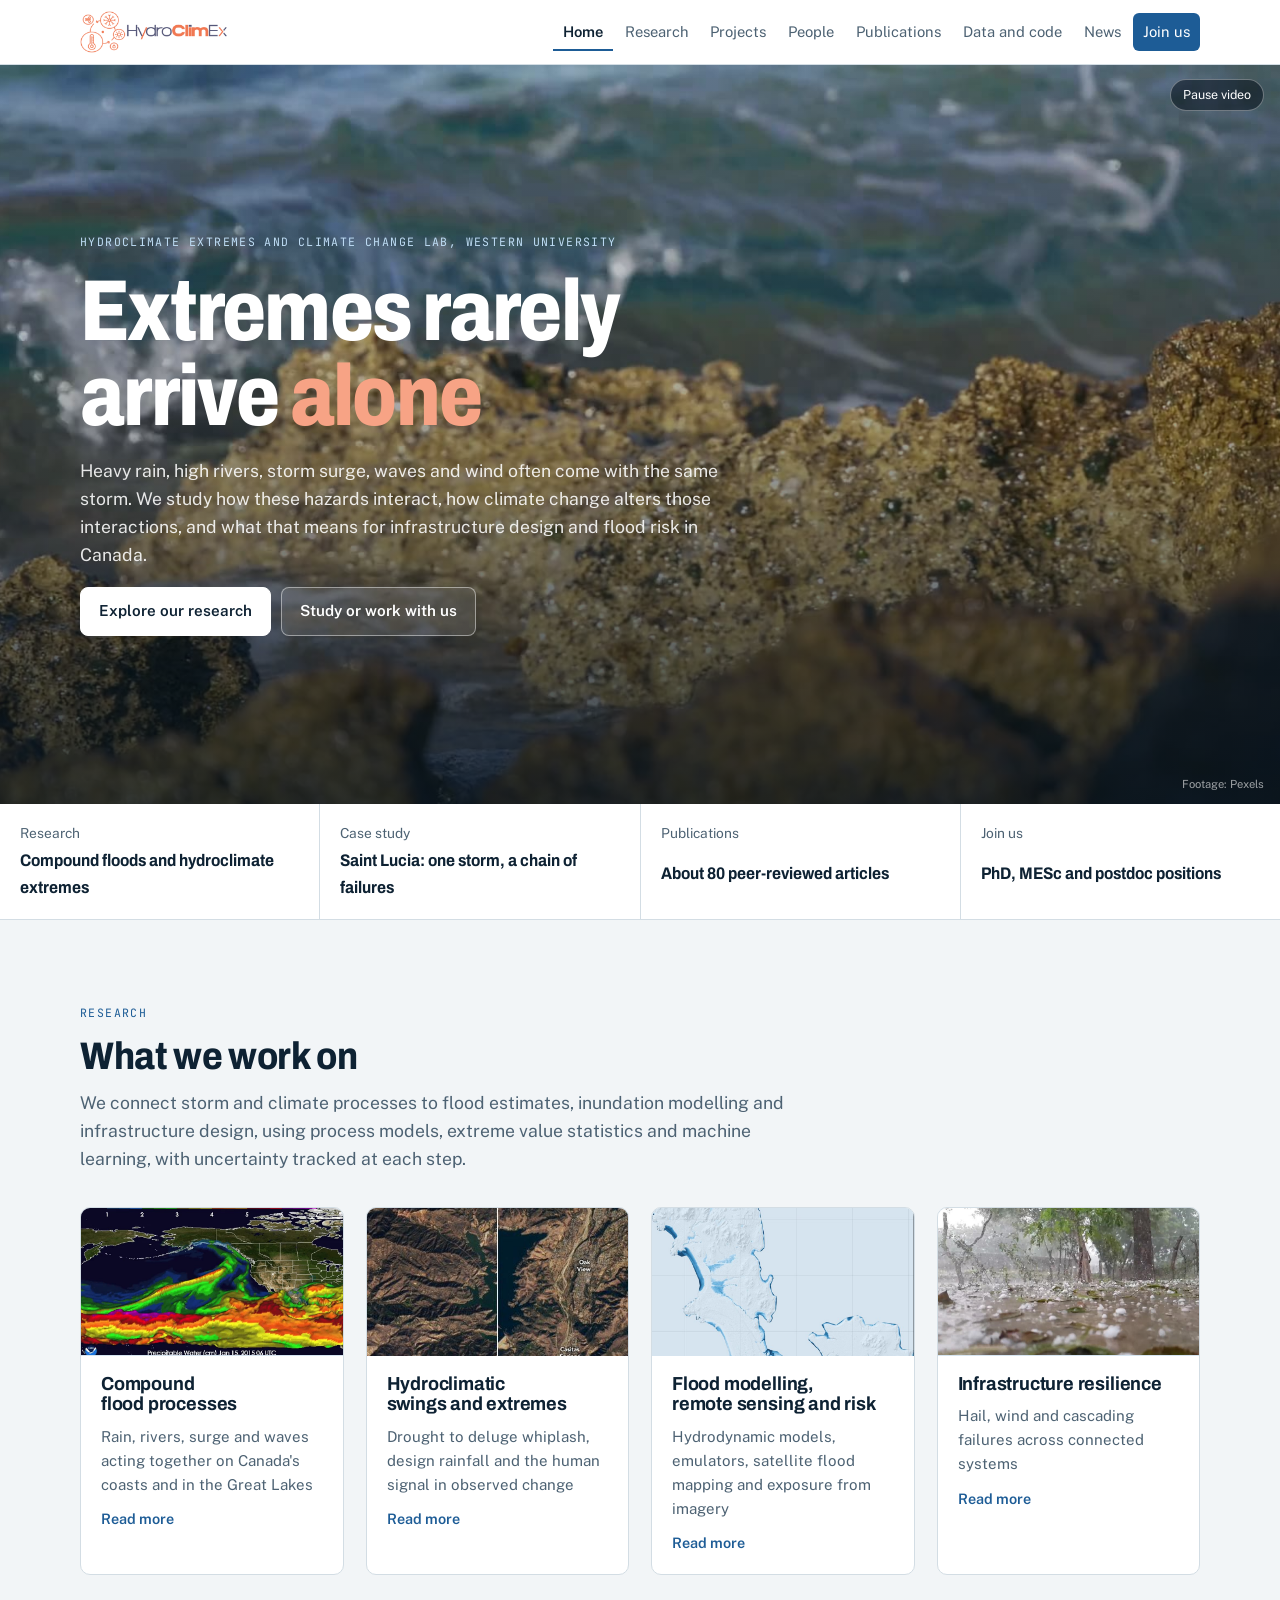
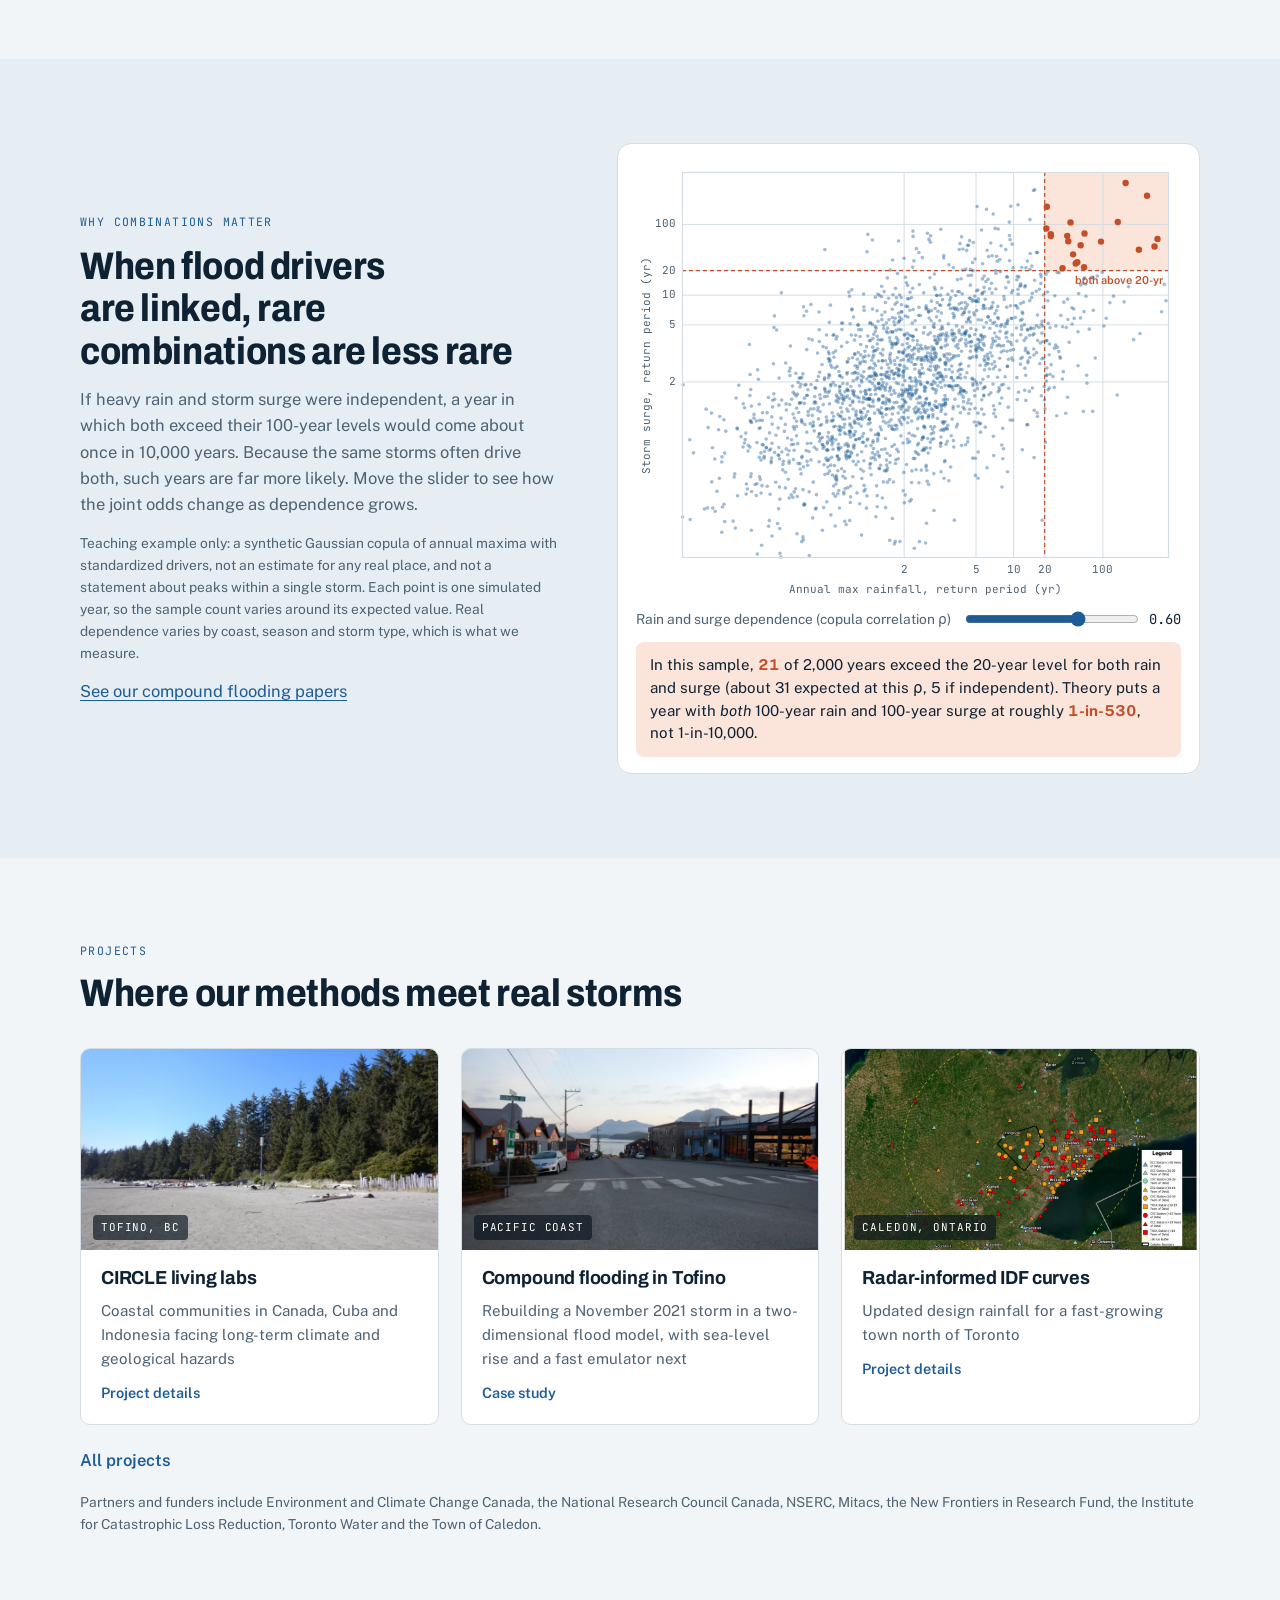
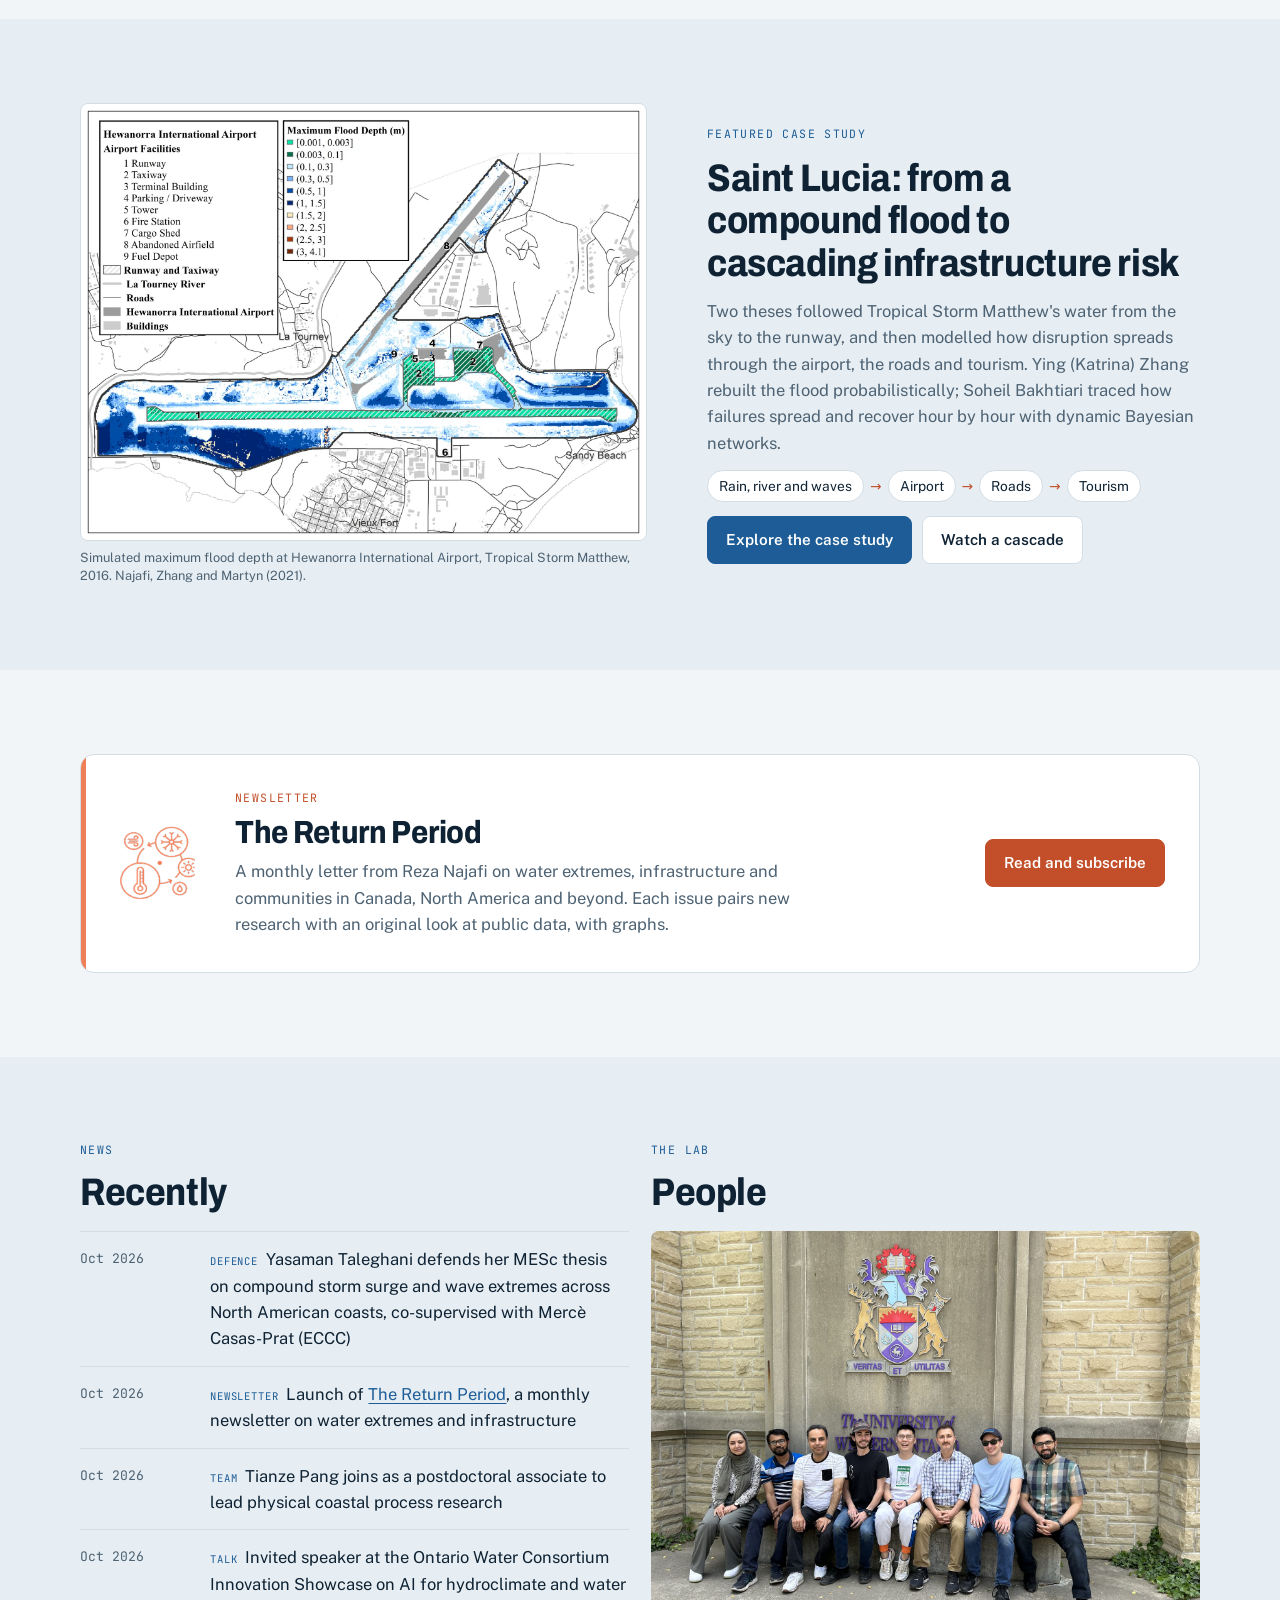
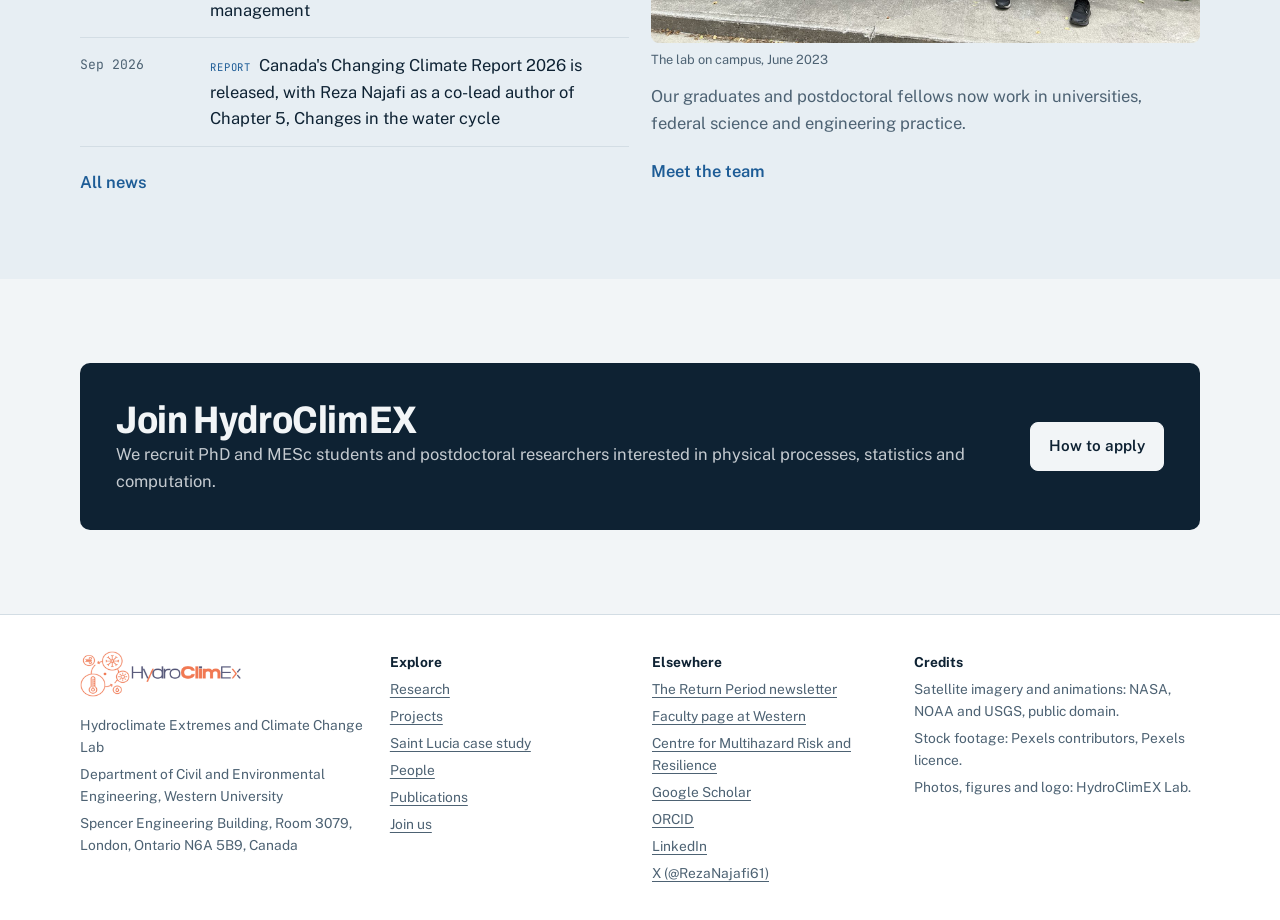
==== index.html @ 71dabaa0 "Launch HydroClimEX Lab website Co-Authored-By: Claude Opus 5.5 <noreply@anthropic.com> Claude-Sessio" ====
<!doctype html>
<html lang="en">
<head>
<meta charset="utf-8">
<meta name="viewport" content="width=device-width, initial-scale=1, viewport-fit=cover">
<title>HydroClimEX Lab, Western University</title>
<meta name="description" content="Hydroclimate Extremes and Climate Change Lab at Western University, led by Prof. Reza Najafi: compound floods, hydroclimate extremes and climate-resilient infrastructure.">
<link rel="preconnect" href="https://fonts.googleapis.com">
<link rel="preconnect" href="https://fonts.gstatic.com" crossorigin>
<link rel="stylesheet" href="https://fonts.googleapis.com/css2?family=Archivo:wdth,wght@62..125,400..800&family=Public+Sans:ital,wght@0,400..700;1,400&family=JetBrains+Mono:wght@400;500&display=swap">
<link rel="canonical" href="https://hydroclimex.ca/">
<meta property="og:type" content="website">
<meta property="og:site_name" content="HydroClimEX Lab">
<meta property="og:title" content="HydroClimEX Lab, Western University">
<meta property="og:description" content="Hydroclimate Extremes and Climate Change Lab at Western University, led by Prof. Reza Najafi: compound floods, hydroclimate extremes and climate-resilient infrastructure.">
<meta property="og:url" content="https://hydroclimex.ca/">
<meta property="og:image" content="https://hydroclimex.ca/img/photos/middlesex-2024.jpg">
<meta name="twitter:card" content="summary_large_image">
<link rel="icon" type="image/png" href="img/brand/favicon.png">
<link rel="stylesheet" href="assets/site.css">
</head>
<body>
<header class="top"><div class="wrap">
<a class="brand" href="index.html" aria-label="HydroClimEX Lab, home"><img class="lg lg-light" src="img/brand/logo-light.png" alt="HydroClimEx" width="498" height="142"><img class="lg lg-dark" src="img/brand/logo-dark.png" alt="" width="498" height="142"><span class="bt"><small>Hydroclimate Extremes Lab</small><small>Western University</small></span></a>
<button class="menu-btn" type="button" aria-expanded="false" aria-controls="mainnav">Menu</button>
<nav class="main" id="mainnav" aria-label="Main"><a href="index.html" aria-current="page">Home</a><a href="research.html">Research</a><a href="projects.html">Projects</a><a href="people.html">People</a><a href="publications.html">Publications</a><a href="data.html">Data and code</a><a href="news.html">News</a><a class="join" href="join.html">Join us</a></nav>
</div></header>
<main>

<section class="hero" aria-label="Introduction">
  <video class="" data-src="media/hero-waves.mp4" poster="media/hero-waves.jpg" autoplay muted loop playsinline preload="auto" aria-label="Storm waves breaking on a rocky shore"></video>
  <button class="vctrl" type="button">Pause video</button>
  <div class="wrap">
    <p class="eyebrow">Hydroclimate Extremes and Climate Change Lab, Western University</p>
    <h1>Extremes rarely arrive <em>alone</em></h1>
    <p class="lede">Heavy rain, high rivers, storm surge, waves and wind often come with the same storm. We study how these hazards interact, how climate change alters those interactions, and what that means for infrastructure design and flood risk in Canada.</p>
    <div class="btns"><a class="btn primary" href="research.html">Explore our research</a><a class="btn" href="join.html">Study or work with us</a></div>
  </div>
  <span class="credit">Footage: Pexels</span>
</section>
<nav class="quick" aria-label="Quick links">
  <a href="research.html"><span>Research</span><b>Compound floods and hydroclimate extremes</b></a>
  <a href="saint-lucia.html"><span>Case study</span><b>Saint Lucia: one storm, a chain of failures</b></a>
  <a href="publications.html"><span>Publications</span><b>About 80 peer-reviewed articles</b></a>
  <a href="join.html"><span>Join us</span><b>PhD, MESc and postdoc positions</b></a>
</nav>

<section>
  <div class="wrap">
    <div class="sec-head"><p class="eyebrow">Research</p><h2>What we work on</h2>
    <p class="lede">We connect storm and climate processes to flood estimates, inundation modelling and infrastructure design, using process models, extreme value statistics and machine learning, with uncertainty tracked at each step.</p></div>
    <div class="grid g4">
      <article class="card"><div class="media"><video class="" data-src="media/noaa-atmospheric-river.mp4" poster="media/noaa-atmospheric-river.jpg" autoplay muted loop playsinline preload="auto" aria-label="NOAA animation of an atmospheric river reaching North America"></video></div><div class="body"><h3>Compound flood processes</h3><p>Rain, rivers, surge and waves acting together on Canada's coasts and in the Great Lakes</p><a class="more" href="research.html#compound">Read more</a></div></article>
      <article class="card"><div class="media"><img src="img/themes/theme3-transitions-casitas.jpg" alt="Reservoir shoreline during drought, seen from orbit" loading="lazy"></div><div class="body"><h3>Hydroclimatic swings and extremes</h3><p>Drought to deluge whiplash, design rainfall and the human signal in observed change</p><a class="more" href="research.html#extremes">Read more</a></div></article>
      <article class="card"><div class="media"><img src="img/figs/tofino-depth.jpg" alt="Simulated flood depth map of Tofino" loading="lazy" style="object-position:50% 40%"></div><div class="body"><h3>Flood modelling, remote sensing and risk</h3><p>Hydrodynamic models, emulators, satellite flood mapping and exposure from imagery</p><a class="more" href="research.html#risk">Read more</a></div></article>
      <article class="card"><div class="media"><video class="" data-src="media/hail.mp4" poster="media/hail.jpg" autoplay muted loop playsinline preload="auto" aria-label="Hail falling during a storm"></video></div><div class="body"><h3>Infrastructure resilience</h3><p>Hail, wind and cascading failures across connected systems</p><a class="more" href="research.html#resilience">Read more</a></div></article>
    </div>
  </div>
</section>

<section class="band">
  <div class="wrap demo">
    <div class="prose">
      <p class="eyebrow">Why combinations matter</p>
      <h2>When flood drivers are linked, rare combinations are less rare</h2>
      <p class="muted">If heavy rain and storm surge were independent, a year in which both exceed their 100-year levels would come about once in 10,000 years. Because the same storms often drive both, such years are far more likely. Move the slider to see how the joint odds change as dependence grows.</p>
      <p class="muted small">Teaching example only: a synthetic Gaussian copula of annual maxima with standardized drivers, not an estimate for any real place, and not a statement about peaks within a single storm. Each point is one simulated year, so the sample count varies around its expected value. Real dependence varies by coast, season and storm type, which is what we measure.</p>
      <p><a href="publications.html">See our compound flooding papers</a></p>
    </div>
    <div class="instrument">
      <div class="plot"><canvas id="jp" role="img" aria-label="Scatter plot of simulated annual maximum rainfall against storm surge, with the joint 20-year corner highlighted"></canvas></div>
      <div class="ctrl"><label for="rho">Rain and surge dependence (copula correlation ρ)</label><input id="rho" type="range" min="0" max="0.9" step="0.05" value="0.6"><output id="rhoOut" for="rho">0.60</output></div>
      <p class="readout" id="readout" aria-live="polite">Calculating</p>
    </div>
  </div>
</section>

<section>
  <div class="wrap">
    <div class="sec-head"><p class="eyebrow">Projects</p><h2>Where our methods meet real storms</h2></div>
    <div class="grid g3">
      <article class="card"><div class="media"><img src="img/photos/tofino-beach.jpg" alt="Sandy beach and forest at Tofino" loading="lazy"><span class="loc">Tofino, BC</span></div><div class="body"><h3>CIRCLE living labs</h3><p>Coastal communities in Canada, Cuba and Indonesia facing long-term climate and geological hazards</p><a class="more" href="projects.html#circle">Project details</a></div></article>
      <article class="card"><div class="media"><img src="img/photos/tofino-street.jpg" alt="Tofino main street near the harbour" loading="lazy"><span class="loc">Pacific coast</span></div><div class="body"><h3>Compound flooding in Tofino</h3><p>Rebuilding a November 2021 storm in a two-dimensional flood model, with sea-level rise and a fast emulator next</p><a class="more" href="projects.html#tofino">Case study</a></div></article>
      <article class="card"><div class="media"><img src="img/figs/fig-caledon.jpg" alt="Map of rain gauges and radar coverage around Caledon, Ontario" loading="lazy"><span class="loc">Caledon, Ontario</span></div><div class="body"><h3>Radar-informed IDF curves</h3><p>Updated design rainfall for a fast-growing town north of Toronto</p><a class="more" href="projects.html#caledon">Project details</a></div></article>
    </div>
    <a class="see-all" href="projects.html">All projects</a>
    <p class="muted small" style="margin-top:18px">Partners and funders include Environment and Climate Change Canada, the National Research Council Canada, NSERC, Mitacs, the New Frontiers in Research Fund, the Institute for Catastrophic Loss Reduction, Toronto Water and the Town of Caledon.</p>
  </div>
</section>

<section class="band" aria-labelledby="slf">
  <div class="wrap feature">
    <figure><a href="saint-lucia.html"><img src="img/stlucia/airport-flood-depth.jpg" alt="Simulated maximum flood depth across Hewanorra International Airport, Saint Lucia, during Tropical Storm Matthew" loading="lazy" width="1800" height="1387"></a><figcaption>Simulated maximum flood depth at Hewanorra International Airport, Tropical Storm Matthew, 2016. Najafi, Zhang and Martyn (2021).</figcaption></figure>
    <div class="prose">
      <p class="eyebrow">Featured case study</p>
      <h2 id="slf">Saint Lucia: from a compound flood to cascading infrastructure risk</h2>
      <p class="muted">Two theses followed Tropical Storm Matthew's water from the sky to the runway, and then modelled how disruption spreads through the airport, the roads and tourism. Ying (Katrina) Zhang rebuilt the flood probabilistically; Soheil Bakhtiari traced how failures spread and recover hour by hour with dynamic Bayesian networks.</p>
      <div class="chainline" aria-hidden="true"><span>Rain, river and waves</span><i>→</i><span>Airport</span><i>→</i><span>Roads</span><i>→</i><span>Tourism</span></div>
      <div class="btns"><a class="btn primary" href="saint-lucia.html">Explore the case study</a><a class="btn" href="saint-lucia.html#explorer">Watch a cascade</a></div>
    </div>
  </div>
</section>

<section>
  <div class="wrap">
    <div class="nlband">
      <img class="mark" src="img/brand/icon.png" alt="" width="128" height="128">
      <div class="prose" style="gap:8px"><p class="eyebrow" style="color:var(--signal)">Newsletter</p><h2>The Return Period</h2><p>A monthly letter from Reza Najafi on water extremes, infrastructure and communities in Canada, North America and beyond. Each issue pairs new research with an original look at public data, with graphs.</p></div>
      <div class="btns"><a class="btn primary" href="https://returnperiod.substack.com/" target="_blank" rel="noopener">Read and subscribe</a></div>
    </div>
  </div>
</section>

<section class="band">
  <div class="wrap two-col">
    <div class="grid g2" style="align-items:start">
      <div>
        <div class="sec-head" style="margin-bottom:18px"><p class="eyebrow">News</p><h2>Recently</h2></div>
        <ul class="news"><li><time datetime="2026-10">Oct 2026</time><p><span class="k">Defence</span>Yasaman Taleghani defends her MESc thesis on compound storm surge and wave extremes across North American coasts, co-supervised with Mercè Casas-Prat (ECCC)</p></li><li><time datetime="2026-10">Oct 2026</time><p><span class="k">Newsletter</span>Launch of <a href="https://returnperiod.substack.com/" target="_blank" rel="noopener">The Return Period</a>, a monthly newsletter on water extremes and infrastructure</p></li><li><time datetime="2026-10">Oct 2026</time><p><span class="k">Team</span>Tianze Pang joins as a postdoctoral associate to lead physical coastal process research</p></li><li><time datetime="2026-10">Oct 2026</time><p><span class="k">Talk</span>Invited speaker at the Ontario Water Consortium Innovation Showcase on AI for hydroclimate and water management</p></li><li><time datetime="2026-09">Sep 2026</time><p><span class="k">Report</span>Canada's Changing Climate Report 2026 is released, with Reza Najafi as a co-lead author of Chapter 5, Changes in the water cycle</p></li></ul>
        <a class="see-all" href="news.html">All news</a>
      </div>
      <div>
        <div class="sec-head" style="margin-bottom:18px"><p class="eyebrow">The lab</p><h2>People</h2></div>
        <figure style="margin-bottom:14px"><img src="img/photos/crest-wall-2023.jpg" alt="Lab members sitting together below the Western crest on a stone wall on campus" loading="lazy" width="1600" height="1200"><figcaption>The lab on campus, June 2023</figcaption></figure>
        <p class="muted">Our graduates and postdoctoral fellows now work in universities, federal science and engineering practice.</p>
        <a class="see-all" href="people.html">Meet the team</a>
      </div>
    </div>
  </div>
</section>

<section>
  <div class="wrap">
    <div class="cta"><div><h2>Join HydroClimEX</h2><p>We recruit PhD and MESc students and postdoctoral researchers interested in physical processes, statistics and computation.</p></div><a class="btn" href="join.html">How to apply</a></div>
  </div>
</section>

</main>
<footer><div class="wrap">
<div><a class="flogo" href="index.html" aria-label="HydroClimEX Lab, home"><img class="lg lg-light" src="img/brand/logo-light.png" alt="HydroClimEx" width="498" height="142"><img class="lg lg-dark" src="img/brand/logo-dark.png" alt="" width="498" height="142"></a><span>Hydroclimate Extremes and Climate Change Lab</span><span>Department of Civil and Environmental Engineering, Western University</span><span>Spencer Engineering Building, Room 3079, London, Ontario N6A 5B9, Canada</span></div>
<div><b>Explore</b><a href="research.html">Research</a><a href="projects.html">Projects</a><a href="saint-lucia.html">Saint Lucia case study</a><a href="people.html">People</a><a href="publications.html">Publications</a><a href="join.html">Join us</a></div>
<div><b>Elsewhere</b><a href="https://returnperiod.substack.com/" target="_blank" rel="noopener">The Return Period newsletter</a><a href="https://www.eng.uwo.ca/civil/faculty/najafi_m/" target="_blank" rel="noopener">Faculty page at Western</a><a href="https://www.uwo.ca/multihazard_risk_resilience/index.html" target="_blank" rel="noopener">Centre for Multihazard Risk and Resilience</a><a href="https://scholar.google.ca/citations?user=OrbZSMcAAAAJ&amp;hl=en" target="_blank" rel="noopener">Google Scholar</a><a href="https://orcid.org/0000-0002-1652-3135" target="_blank" rel="noopener">ORCID</a><a href="https://www.linkedin.com/in/mohammad-reza-najafi-26027255/" target="_blank" rel="noopener">LinkedIn</a><a href="https://x.com/RezaNajafi61" target="_blank" rel="noopener">X (@RezaNajafi61)</a></div>
<div><b>Credits</b><span>Satellite imagery and animations: NASA, NOAA and USGS, public domain.</span><span>Stock footage: Pexels contributors, Pexels licence.</span><span>Photos, figures and logo: HydroClimEX Lab.</span></div>
</div></footer>
<script src="assets/site.js"></script>
</body>
</html>
---- assets/site.css ----
/* HydroClimEX: a hydrographic field notebook. Flood-depth blues carry the site; one warm
   signal colour marks only joint extremes. 1160px measure, separate pages, 4:5 portraits. */
:root{
  --bg:#F2F5F7; --surface:#FFFFFF; --band:#E7EEF3;
  --ink:#0E2233; --muted:#4D6273; --line:#D3DDE4;
  --depth:#1D5C96; --depth-soft:#D6E5F1; --depth-mid:#7FAED4;
  --signal:#C24F29; --signal-soft:#FBE5DB; --coral:#EE7F59; --slate:#5F6181;
  --display:"Archivo","Arial Narrow",system-ui,sans-serif;
  --body:"Public Sans",system-ui,-apple-system,"Segoe UI",sans-serif;
  --mono:"JetBrains Mono",ui-monospace,"SFMono-Regular",Menlo,monospace;
  --measure:1160px; --r:10px;
}
@media (prefers-color-scheme:dark){:root:not([data-theme="light"]){
  --bg:#0A1520; --surface:#10202E; --band:#0D1B27;
  --ink:#E4EDF3; --muted:#93A9BA; --line:#223A4D;
  --depth:#74B1E2; --depth-soft:#16324A; --depth-mid:#3F78A6;
  --signal:#F49372; --signal-soft:#3A2218; --coral:#F49372; --slate:#B9BBDD; color-scheme:dark}}
:root[data-theme="dark"]{
  --bg:#0A1520; --surface:#10202E; --band:#0D1B27;
  --ink:#E4EDF3; --muted:#93A9BA; --line:#223A4D;
  --depth:#74B1E2; --depth-soft:#16324A; --depth-mid:#3F78A6;
  --signal:#F49372; --signal-soft:#3A2218; --coral:#F49372; --slate:#B9BBDD; color-scheme:dark}

*{box-sizing:border-box}
html{scroll-behavior:smooth;scroll-padding-top:76px}
@media (prefers-reduced-motion:reduce){html{scroll-behavior:auto}}
body{margin:0;background:var(--bg);color:var(--ink);font-family:var(--body);font-size:16.5px;line-height:1.6;-webkit-font-smoothing:antialiased}
body::before{content:"";position:fixed;inset:0 0 auto;height:env(safe-area-inset-top,0px);z-index:30;background:var(--surface)}
img{max-width:100%;height:auto}
[hidden]{display:none!important}
a{color:var(--depth);text-underline-offset:3px;text-decoration-thickness:1px}
a:hover{text-decoration-thickness:2px}
:focus-visible{outline:2px solid var(--depth);outline-offset:3px;border-radius:4px}
.wrap{max-width:var(--measure);margin:0 auto;padding-left:max(20px,env(safe-area-inset-left,0px));padding-right:max(20px,env(safe-area-inset-right,0px))}
h1,h2,h3,h4{font-family:var(--display);text-wrap:balance;margin:0;line-height:1.1;letter-spacing:-.01em}
h1{font-size:clamp(2.3rem,5vw,3.6rem);font-weight:800;font-stretch:80%;letter-spacing:-.02em}
h2{font-size:clamp(1.7rem,3.2vw,2.4rem);font-weight:750;font-stretch:88%}
h3{font-size:1.18rem;font-weight:700;font-stretch:95%}
h4{font-size:1rem;font-weight:700}
p{margin:0}
.eyebrow{font-family:var(--mono);font-size:.72rem;letter-spacing:.12em;text-transform:uppercase;color:var(--depth)}
.lede{font-size:1.1rem;color:var(--muted);max-width:66ch}
.muted{color:var(--muted)}
.small{font-size:.86rem}
section{padding-block:clamp(48px,7vw,84px)}
.band{background:var(--band)}
.sec-head{display:grid;gap:12px;margin-bottom:34px;max-width:780px}
.prose{display:grid;gap:14px;max-width:70ch}

/* header */
header.top{position:sticky;top:env(safe-area-inset-top,0px);z-index:20;background:var(--surface);border-bottom:1px solid var(--line)}
header.top .wrap{display:flex;align-items:center;justify-content:space-between;gap:16px;min-height:64px}
.brand{display:flex;align-items:center;gap:10px;text-decoration:none;color:var(--ink);flex:none}
.brand .lg{height:42px;width:auto;display:block}
.brand .bt{display:grid;line-height:1.2;padding-left:12px;border-left:1px solid var(--line)}
.brand small{font-size:.7rem;color:var(--muted);letter-spacing:.02em;white-space:nowrap}
.lg-dark{display:none!important}
@media (prefers-color-scheme:dark){:root:not([data-theme="light"]) .lg-light{display:none!important}:root:not([data-theme="light"]) .lg-dark{display:block!important}}
:root[data-theme="dark"] .lg-light{display:none!important}
:root[data-theme="dark"] .lg-dark{display:block!important}
@media (max-width:1340px){.brand .bt{display:none}}
@media (max-width:420px){.brand .lg{height:36px}}
nav.main{display:flex;gap:2px;flex-wrap:wrap;justify-content:flex-end}
nav.main a{color:var(--muted);text-decoration:none;font-size:.92rem;padding:7px 10px;border-radius:6px}
nav.main a:hover{color:var(--ink);background:var(--band)}
nav.main a[aria-current="page"]{color:var(--ink);font-weight:600;box-shadow:inset 0 -2px 0 var(--depth);border-radius:0}
nav.main a.nl .ext{font-size:.8em;margin-left:3px;color:var(--signal)}
nav.main a.join{color:#fff;background:var(--depth);border-radius:6px;box-shadow:none}
.menu-btn{display:none;font:inherit;font-size:.9rem;border:1px solid var(--line);background:var(--surface);color:var(--ink);border-radius:6px;padding:7px 12px;cursor:pointer}
@media (max-width:1100px){
  .menu-btn{display:inline-block}
  nav.main{position:absolute;left:0;right:0;top:64px;background:var(--surface);border-bottom:1px solid var(--line);flex-direction:column;padding:8px max(16px,env(safe-area-inset-left,0px)) 14px;display:none}
  nav.main.open{display:flex}
  nav.main a[aria-current="page"]{box-shadow:inset 3px 0 0 var(--depth)}
}

/* page title band (inner pages) */
.page-head{background:var(--band);border-bottom:1px solid var(--line);padding-block:clamp(36px,6vw,64px) clamp(28px,4vw,44px)}
.page-head .wrap{display:grid;gap:12px}
.crumbs{font-size:.82rem;color:var(--muted)}
.crumbs a{color:var(--muted)}

/* hero video */
.hero{position:relative;min-height:min(78vh,640px);display:grid;align-items:end;color:#fff;overflow:hidden;background:#0B1B28}
.hero video,.hero .hero-poster{position:absolute;inset:0;width:100%;height:100%;object-fit:cover}
.hero::after{content:"";position:absolute;inset:0;background:linear-gradient(180deg,rgba(6,18,28,.15) 0%,rgba(6,18,28,.35) 45%,rgba(6,18,28,.82) 100%)}
.hero .wrap{position:relative;z-index:1;padding-block:clamp(40px,8vw,84px);display:grid;gap:18px;width:100%}
.hero h1{color:#fff;font-size:clamp(2.8rem,7vw,5.4rem);line-height:.98;max-width:14ch}
.hero h1 em{font-style:normal;color:#F7A385}
.hero .lede{color:rgba(255,255,255,.88);max-width:60ch}
.hero .eyebrow{color:#BFDDF5}
.hero .credit{position:absolute;right:max(16px,env(safe-area-inset-right,0px));bottom:10px;z-index:1;font-size:.7rem;color:rgba(255,255,255,.6)}
.vctrl{position:absolute;right:max(16px,env(safe-area-inset-right,0px));top:14px;z-index:2;font:inherit;font-size:.78rem;color:#fff;background:rgba(6,18,28,.55);border:1px solid rgba(255,255,255,.35);border-radius:999px;padding:5px 12px;cursor:pointer}
.btns{display:flex;flex-wrap:wrap;gap:10px}
.btn{display:inline-flex;align-items:center;gap:8px;font-weight:600;font-size:.95rem;padding:11px 18px;border-radius:8px;text-decoration:none;border:1px solid var(--line);color:var(--ink);background:var(--surface)}
.btn.primary{background:var(--depth);color:#fff;border-color:var(--depth)}
.btn:hover{border-color:var(--depth)}
.hero .btn{background:rgba(255,255,255,.1);color:#fff;border-color:rgba(255,255,255,.45)}
.hero .btn.primary{background:#fff;color:#0E2233;border-color:#fff}

/* quick strip under hero */
.quick{display:grid;grid-template-columns:repeat(4,minmax(0,1fr));gap:1px;background:var(--line);border-bottom:1px solid var(--line)}
.quick a{background:var(--surface);padding:18px 20px;text-decoration:none;color:var(--ink);display:grid;gap:4px}
.quick a span{font-size:.86rem;color:var(--muted)}
.quick a b{font-family:var(--display);font-stretch:90%;font-size:1.05rem}
.quick a:hover b{color:var(--depth)}
@media (max-width:820px){.quick{grid-template-columns:repeat(2,minmax(0,1fr))}}

/* cards and grids */
.grid{display:grid;gap:22px}
.g2{grid-template-columns:repeat(2,minmax(0,1fr))}
.g3{grid-template-columns:repeat(3,minmax(0,1fr))}
.g4{grid-template-columns:repeat(4,minmax(0,1fr))}
@media (max-width:980px){.g4{grid-template-columns:repeat(2,minmax(0,1fr))}.g3{grid-template-columns:repeat(2,minmax(0,1fr))}}
@media (max-width:640px){.g2,.g3,.g4{grid-template-columns:minmax(0,1fr)}}
.card{background:var(--surface);border:1px solid var(--line);border-radius:var(--r);overflow:hidden;display:flex;flex-direction:column;min-width:0}
.card .media{position:relative;aspect-ratio:16/9;background:var(--depth-soft);overflow:hidden}
.card .media img,.card .media video{position:absolute;inset:0;width:100%;height:100%;object-fit:cover;display:block}
.card .loc{position:absolute;left:12px;bottom:10px;font-family:var(--mono);font-size:.68rem;letter-spacing:.08em;text-transform:uppercase;color:#fff;background:rgba(8,20,30,.66);padding:4px 8px;border-radius:4px}
.card .body{padding:18px 20px 20px;display:grid;gap:10px;align-content:start;flex:1}
.card .body p{font-size:.94rem;color:var(--muted)}
.card a.more{font-size:.9rem;font-weight:600;text-decoration:none}
.tags{display:flex;flex-wrap:wrap;gap:6px}
.tag{font-family:var(--mono);font-size:.68rem;padding:3px 7px;border-radius:4px;background:var(--depth-soft);color:var(--ink)}
.status{justify-self:start;font-family:var(--mono);font-size:.68rem;text-transform:uppercase;letter-spacing:.08em;padding:3px 8px;border-radius:4px;border:1px solid var(--line);color:var(--muted)}
.status.on{border-color:var(--depth);color:var(--depth)}
dl.meta{display:grid;grid-template-columns:auto minmax(0,1fr);gap:4px 14px;font-size:.85rem;border-top:1px solid var(--line);padding-top:10px;margin:0}
dl.meta dt{font-family:var(--mono);font-size:.68rem;text-transform:uppercase;letter-spacing:.07em;color:var(--muted);padding-top:2px}
dl.meta dd{margin:0}
figure{margin:0}
figure img,figure video{width:100%;display:block;border-radius:8px;background:var(--depth-soft)}
figcaption{font-size:.8rem;color:var(--muted);padding-top:8px;line-height:1.45}
.see-all{margin-top:22px;font-weight:600;text-decoration:none;display:inline-block}

/* research program blocks */
.program{display:grid;grid-template-columns:minmax(0,1fr) minmax(0,1.1fr);gap:clamp(24px,4vw,56px);align-items:start;padding-block:clamp(36px,5vw,56px);border-top:1px solid var(--line)}
.program:first-of-type{border-top:0}
.program.flip > figure{order:2}
@media (max-width:860px){.program{grid-template-columns:minmax(0,1fr)}.program.flip > figure{order:0}}
.program .txt{display:grid;gap:14px}
.program ul{margin:0;padding-left:18px;display:grid;gap:4px;color:var(--muted);font-size:.94rem}
.program .papers{font-size:.88rem;display:grid;gap:6px;border-top:1px solid var(--line);padding-top:12px}
.program .papers a{color:var(--ink)}
.people-inline{font-size:.88rem;color:var(--muted)}

/* chain */
.chain{display:grid;grid-template-columns:repeat(5,minmax(0,1fr));counter-reset:st;border:1px solid var(--line);border-radius:var(--r);overflow:hidden;background:var(--surface)}
.stage{padding:18px 16px;border-right:1px solid var(--line);display:grid;gap:8px;align-content:start}
.stage:last-child{border-right:0}
.stage::before{counter-increment:st;content:"Stage " counter(st);font-family:var(--mono);font-size:.68rem;letter-spacing:.1em;text-transform:uppercase;color:var(--depth)}
.stage p{font-size:.87rem;color:var(--muted)}
@media (max-width:900px){.chain{grid-template-columns:minmax(0,1fr)}.stage{border-right:0;border-bottom:1px solid var(--line)}.stage:last-child{border-bottom:0}}

/* demo instrument */
.demo{display:grid;grid-template-columns:minmax(0,.9fr) minmax(0,1.1fr);gap:clamp(24px,5vw,60px);align-items:center}
@media (max-width:900px){.demo{grid-template-columns:minmax(0,1fr)}}
.instrument{background:var(--surface);border:1px solid var(--line);border-radius:14px;padding:18px 18px 16px}
.plot{position:relative;width:100%;aspect-ratio:1/0.8;max-width:100%}
.plot canvas{width:100%;height:100%;display:block}
.ctrl{display:grid;grid-template-columns:auto minmax(0,1fr) auto;gap:12px;align-items:center;margin-top:10px}
.ctrl label{font-size:.86rem;color:var(--muted)}
.ctrl output{font-family:var(--mono);font-size:.86rem;min-width:3.6ch;text-align:right}
@media (max-width:520px){.ctrl{grid-template-columns:minmax(0,1fr) auto}.ctrl label{grid-column:1/-1}}
input[type=range]{width:100%;accent-color:var(--depth)}
.readout{margin-top:12px;font-size:.94rem;line-height:1.5;padding:12px 14px;border-radius:8px;background:var(--signal-soft)}
.readout strong{color:var(--signal);font-variant-numeric:tabular-nums}

/* people */
.pi-card{display:grid;grid-template-columns:200px minmax(0,1fr);gap:clamp(20px,4vw,40px);align-items:start;background:var(--surface);border:1px solid var(--line);border-radius:var(--r);padding:22px}
@media (max-width:680px){.pi-card{grid-template-columns:minmax(0,1fr)}.pi-card img{max-width:220px}}
.pi-card img{width:100%;height:auto;aspect-ratio:4/5;object-fit:cover;border-radius:8px;display:block}
.pi-card .txt{display:grid;gap:10px}
.group-label{font-family:var(--mono);font-size:.72rem;letter-spacing:.12em;text-transform:uppercase;color:var(--muted);margin:38px 0 16px;display:flex;align-items:center;gap:12px}
.group-label::after{content:"";flex:1;height:1px;background:var(--line)}
.people{display:grid;grid-template-columns:repeat(auto-fill,minmax(150px,170px));gap:22px 20px}
@media (max-width:420px){.people{grid-template-columns:repeat(2,minmax(0,1fr))}}
.person{display:grid;gap:8px;align-content:start;min-width:0}
.person img,.person .ph{width:100%;height:auto;aspect-ratio:4/5;object-fit:cover;border-radius:8px;display:block;background:var(--depth-soft)}
.person .ph{display:grid;place-items:center;font-family:var(--display);font-weight:800;font-stretch:80%;font-size:2.2rem;color:var(--depth)}
.person b{font-size:1rem;line-height:1.25}
.person .r{font-family:var(--mono);font-size:.68rem;text-transform:uppercase;letter-spacing:.07em;color:var(--depth)}
.person p{font-size:.85rem;color:var(--muted);line-height:1.45}
.alumni{display:grid;grid-template-columns:repeat(auto-fill,minmax(120px,140px));gap:20px 18px}
@media (max-width:420px){.alumni{grid-template-columns:repeat(2,minmax(0,1fr))}}
.alumni .person img,.alumni .person .ph{aspect-ratio:4/5}
.alumni .person b{font-size:.92rem}
.alumni .person p{font-size:.8rem}
.photo-row{display:grid;grid-template-columns:1.3fr 1fr;gap:20px}
@media (max-width:760px){.photo-row{grid-template-columns:minmax(0,1fr)}}

/* lists */
.pubs{list-style:none;margin:0;padding:0;border-top:1px solid var(--line)}
.pub{display:grid;grid-template-columns:62px minmax(0,1fr);gap:16px;padding:15px 0;border-bottom:1px solid var(--line)}
.pub .yr{font-family:var(--mono);font-size:.86rem;color:var(--muted);font-variant-numeric:tabular-nums;padding-top:2px}
.pub a.t{color:var(--ink);text-decoration:none;font-weight:600;line-height:1.4}
.pub a.t:hover{color:var(--depth);text-decoration:underline}
.pub .au{font-size:.86rem;color:var(--muted);margin-top:3px}
.pub .au u{text-decoration:none;border-bottom:1px dotted var(--muted)}
.pub .j{font-style:italic}
.filters{display:flex;flex-wrap:wrap;gap:8px;margin-bottom:22px}
.chip{font:inherit;font-size:.86rem;padding:7px 13px;border-radius:999px;border:1px solid var(--line);background:var(--surface);color:var(--ink);cursor:pointer}
.chip[aria-pressed="true"]{background:var(--ink);color:var(--bg);border-color:var(--ink)}
.news{list-style:none;margin:0;padding:0;border-top:1px solid var(--line)}
.news li{display:grid;grid-template-columns:110px minmax(0,1fr);gap:20px;padding:14px 0;border-bottom:1px solid var(--line)}
.news time{font-family:var(--mono);font-size:.82rem;color:var(--muted);padding-top:2px}
.news .k{font-family:var(--mono);font-size:.66rem;text-transform:uppercase;letter-spacing:.08em;color:var(--depth);margin-right:8px}
@media (max-width:560px){.news li{grid-template-columns:minmax(0,1fr);gap:4px}}
.facts{display:grid;grid-template-columns:auto minmax(0,1fr);gap:8px 18px;font-size:.92rem}
.facts dt{font-family:var(--mono);font-size:.72rem;color:var(--muted);text-transform:uppercase;letter-spacing:.06em;padding-top:3px}
.facts dd{margin:0}
.cols2{columns:2;column-gap:40px}
@media (max-width:700px){.cols2{columns:1}}
.cols2 li{break-inside:avoid;margin-bottom:6px}

/* join */
.offer{display:grid;grid-template-columns:repeat(4,minmax(0,1fr));gap:1px;background:var(--line);border:1px solid var(--line);border-radius:var(--r);overflow:hidden}
@media (max-width:860px){.offer{grid-template-columns:repeat(2,minmax(0,1fr))}}
.offer div{background:var(--surface);padding:14px 16px;font-size:.88rem;color:var(--muted)}
.offer b{display:block;color:var(--ink);font-size:.93rem;margin-bottom:2px}
.addr{font-family:var(--mono);font-size:.9rem;padding:9px 12px;border-radius:8px;background:var(--surface);border:1px solid var(--line);user-select:all}
.copy{font:inherit;font-size:.86rem;padding:9px 14px;border-radius:8px;border:1px solid var(--depth);background:transparent;color:var(--depth);cursor:pointer}
.cta{display:grid;grid-template-columns:minmax(0,1fr) auto;gap:20px;align-items:center;background:var(--ink);color:var(--bg);border-radius:var(--r);padding:clamp(22px,4vw,36px)}
.cta h2{color:var(--bg)}
.cta p{color:color-mix(in srgb,var(--bg) 80%,transparent)}
.cta .btn{background:var(--bg);color:var(--ink);border-color:var(--bg)}
@media (max-width:700px){.cta{grid-template-columns:minmax(0,1fr)}}

footer{border-top:1px solid var(--line);padding-block:36px;background:var(--surface);font-size:.86rem;color:var(--muted)}
footer .wrap{display:grid;grid-template-columns:1.2fr 1fr 1fr 1.2fr;gap:24px}
@media (max-width:860px){footer .wrap{grid-template-columns:minmax(0,1fr) minmax(0,1fr)}}
@media (max-width:520px){footer .wrap{grid-template-columns:minmax(0,1fr)}}
footer .wrap > div{display:grid;gap:5px;align-content:start}
footer b{color:var(--ink)}
footer a{color:var(--muted)}

footer .flogo .lg{height:46px;width:auto;margin-bottom:6px}

/* feature band (home) */
.feature{display:grid;grid-template-columns:minmax(0,1.15fr) minmax(0,1fr);gap:clamp(24px,5vw,60px);align-items:center}
@media (max-width:900px){.feature{grid-template-columns:minmax(0,1fr)}}
.feature figure img{border:1px solid var(--line);background:#fff}
.chainline{display:flex;flex-wrap:wrap;gap:6px;align-items:center;font-size:.86rem}
.chainline span{background:var(--surface);border:1px solid var(--line);border-radius:999px;padding:4px 11px}
.chainline i{font-style:normal;color:var(--signal)}

/* newsletter band */
.nlband{display:grid;grid-template-columns:auto minmax(0,1fr) auto;gap:clamp(18px,3vw,36px);align-items:center;border:1px solid var(--line);border-radius:14px;background:var(--surface);padding:clamp(20px,3.5vw,34px);position:relative;overflow:hidden}
.nlband::before{content:"";position:absolute;inset:0 auto 0 0;width:5px;background:var(--coral)}
.nlband .mark{width:84px;height:84px}
.nlband h2{font-size:clamp(1.5rem,2.6vw,2rem)}
.nlband p{color:var(--muted);max-width:62ch}
.nlband .btn.primary{background:var(--signal);border-color:var(--signal)}
@media (max-width:760px){.nlband{grid-template-columns:minmax(0,1fr)}.nlband .mark{width:64px;height:64px}}

/* case study page */
.story-hero{position:relative;color:#fff;background:#08151F;overflow:hidden}
.story-hero video{position:absolute;inset:0;width:100%;height:100%;object-fit:cover;opacity:.55}
.story-hero::after{content:"";position:absolute;inset:0;background:linear-gradient(90deg,rgba(5,14,22,.92) 0%,rgba(5,14,22,.7) 45%,rgba(5,14,22,.25) 100%)}
.story-hero .wrap{position:relative;z-index:1;display:grid;gap:16px;padding-block:clamp(56px,9vw,110px)}
.story-hero h1{color:#fff;font-size:clamp(2.6rem,6.4vw,4.8rem);line-height:.98;max-width:15ch}
.story-hero h1 em{font-style:normal;color:#F7A385}
.story-hero .lede{color:rgba(255,255,255,.88);max-width:62ch}
.story-hero .eyebrow,.story-hero .crumbs,.story-hero .crumbs a{color:#BFDDF5}
.story-facts{display:grid;grid-template-columns:repeat(4,minmax(0,1fr));gap:1px;background:var(--line);border-bottom:1px solid var(--line)}
.story-facts div{background:var(--surface);padding:16px 20px;display:grid;gap:3px;font-size:.9rem;color:var(--muted)}
.story-facts b{font-family:var(--display);font-stretch:90%;font-size:1.02rem;color:var(--ink)}
@media (max-width:820px){.story-facts{grid-template-columns:repeat(2,minmax(0,1fr))}}
@media (max-width:460px){.story-facts{grid-template-columns:minmax(0,1fr)}}
.chapter{display:grid;grid-template-columns:minmax(0,1fr) minmax(0,1.15fr);gap:clamp(24px,4.5vw,60px);align-items:start}
.chapter.flip > .figs{order:-1}
@media (max-width:900px){.chapter{grid-template-columns:minmax(0,1fr)}.chapter.flip > .figs{order:0}}
.chapter .txt{display:grid;gap:14px;position:sticky;top:96px}
@media (max-width:900px){.chapter .txt{position:static}}
.chapter .num{font-family:var(--mono);font-size:.72rem;letter-spacing:.12em;text-transform:uppercase;color:var(--signal)}
.chapter .figs{display:grid;gap:22px}
.chapter figure img{background:#fff;border:1px solid var(--line)}
.finding{border-left:3px solid var(--coral);padding:4px 0 4px 14px;color:var(--ink);font-size:.98rem}
.who{display:flex;align-items:center;gap:12px;font-size:.88rem;color:var(--muted)}
.who img{width:46px;height:46px;border-radius:50%;object-fit:cover;object-position:50% 25%;flex:none}
.who b{color:var(--ink);display:block;font-size:.94rem}
.paperlist{display:grid;gap:8px;font-size:.9rem;border-top:1px solid var(--line);padding-top:12px}
.paperlist a{color:var(--ink);font-weight:600;text-decoration:none}
.paperlist a:hover{color:var(--depth);text-decoration:underline}
.paperlist span{color:var(--muted)}
.pill{display:inline-block;font-family:var(--mono);font-size:.64rem;letter-spacing:.06em;text-transform:uppercase;border:1px solid var(--signal);color:var(--signal);border-radius:4px;padding:1px 6px;margin-left:6px;vertical-align:2px}

/* cascade explorer */
.explorer{display:grid;grid-template-columns:minmax(0,1.05fr) minmax(0,1fr);gap:22px;align-items:start}
@media (max-width:980px){.explorer{grid-template-columns:minmax(0,1fr)}}
.xpanel{background:var(--surface);border:1px solid var(--line);border-radius:14px;padding:18px}
.tier{display:grid;gap:8px}
.tier + .tier{margin-top:6px}
.tier .tl{font-family:var(--mono);font-size:.64rem;letter-spacing:.1em;text-transform:uppercase;color:var(--muted)}
.tier .row{display:flex;flex-wrap:wrap;gap:8px}
.arrow{display:flex;justify-content:center;color:var(--muted);font-size:.9rem;line-height:1;padding:2px 0}
.node{flex:1 1 140px;min-width:0;border:1px solid var(--line);border-radius:9px;padding:8px 10px;background:var(--bg);display:grid;gap:5px;transition:border-color .25s,background-color .25s}
.node .nm{font-size:.82rem;font-weight:600;line-height:1.25}
.node .bar{height:6px;border-radius:3px;background:var(--line);overflow:hidden}
.node .bar i{display:block;height:100%;width:100%;background:var(--depth);transition:width .25s,background-color .25s}
.node .pv{font-family:var(--mono);font-size:.72rem;color:var(--muted);font-variant-numeric:tabular-nums}
.node.hz{background:var(--signal-soft);border-color:transparent}
.node.hz .nm{color:var(--signal)}
.node.down{border-color:var(--signal)}
.node.down .bar i{background:var(--signal)}
.node.path{border-style:dashed;border-color:var(--signal)}
.node.path .pv{color:var(--signal)}
.node.wide{flex-basis:100%}
.xctrl{display:grid;grid-template-columns:auto minmax(0,1fr) auto;gap:12px;align-items:center;margin-top:14px}
.xctrl button{font:inherit;font-size:.86rem;font-weight:600;padding:8px 14px;border-radius:8px;border:1px solid var(--depth);background:var(--depth);color:#fff;cursor:pointer;min-width:74px}
.xctrl output{font-family:var(--mono);font-size:.9rem;min-width:7ch;text-align:right;font-variant-numeric:tabular-nums}
.xchart{position:relative;width:100%;aspect-ratio:1/.72}
.xchart canvas{width:100%;height:100%;display:block}
.legend{display:flex;flex-wrap:wrap;gap:6px 14px;font-size:.8rem;color:var(--muted);margin-top:8px}
.legend span{display:inline-flex;align-items:center;gap:6px}
.legend i{width:14px;height:3px;border-radius:2px;display:inline-block}
.xnote{font-size:.8rem;color:var(--muted);margin-top:10px;line-height:1.45}
.xstate{margin-top:12px;font-size:.93rem;line-height:1.5;padding:12px 14px;border-radius:8px;background:var(--signal-soft);min-height:4.6em}

/* timeline */
.timeline{list-style:none;margin:0;padding:0;display:grid;gap:0;border-left:2px solid var(--line);margin-left:6px}
.timeline li{position:relative;padding:0 0 18px 22px;display:grid;gap:2px}
.timeline li::before{content:"";position:absolute;left:-7px;top:6px;width:12px;height:12px;border-radius:50%;background:var(--surface);border:2px solid var(--depth)}
.timeline li.hi::before{background:var(--coral);border-color:var(--coral)}
.timeline time{font-family:var(--mono);font-size:.76rem;color:var(--muted)}
.timeline p{font-size:.93rem}
.team{display:grid;grid-template-columns:repeat(auto-fill,minmax(210px,1fr));gap:16px}
.team .tm{display:grid;grid-template-columns:64px minmax(0,1fr);gap:12px;align-items:center;background:var(--surface);border:1px solid var(--line);border-radius:10px;padding:12px}
.team img,.team .ph{width:64px;height:80px;border-radius:6px;object-fit:cover;background:var(--depth-soft)}
.team .ph{display:grid;place-items:center;font-family:var(--display);font-weight:800;color:var(--depth);font-size:1.3rem}
.team b{display:block;font-size:.95rem;line-height:1.25}
.team span{font-size:.8rem;color:var(--muted);line-height:1.35;display:block}
.team b{overflow-wrap:anywhere}
@media (prefers-color-scheme:dark){:root:not([data-theme="light"]) :is(.btn.primary,nav.main a.join,.xctrl button,.nlband .btn.primary){color:#08151F}}
:root[data-theme="dark"] :is(.btn.primary,nav.main a.join,.xctrl button,.nlband .btn.primary){color:#08151F}
.hero .btn.primary,.story-hero .btn.primary{color:#fff}
.hero .btn.primary{color:#0E2233}

.gallery{display:grid;grid-template-columns:repeat(3,minmax(0,1fr));gap:16px}
.gallery figure{min-width:0}
.gallery img{aspect-ratio:4/3;object-fit:cover;width:100%;height:auto}
.gallery .wide{grid-column:span 2;grid-row:span 2}
.gallery .wide img{aspect-ratio:auto;height:calc(100% - 28px)}
@media (max-width:760px){.gallery figure:last-child{grid-column:1/-1}.gallery{grid-template-columns:repeat(2,minmax(0,1fr))}.gallery .wide{grid-column:1/-1;grid-row:auto}.gallery .wide img{height:auto;aspect-ratio:4/3}}
@media (min-width:641px){
  .grid.g2 > .card:last-child:nth-child(odd){grid-column:1/-1;flex-direction:row}
  .grid.g2 > .card:last-child:nth-child(odd) .media{flex:0 0 50%;aspect-ratio:auto;min-height:280px}
}
.plink{justify-self:start;font-size:.8rem;font-weight:600;text-decoration:none;display:inline-flex;align-items:center;gap:5px}
.plink::before{content:"in";font-family:var(--display);font-weight:800;font-size:.68rem;line-height:1;color:#fff;background:var(--depth);border-radius:3px;padding:2px 3px}
/* text-only member lists */
.namecols{display:grid;grid-template-columns:repeat(auto-fit,minmax(250px,1fr));gap:22px 36px;margin-top:28px}
.namecols h3{font-family:var(--mono);font-size:.72rem;letter-spacing:.08em;text-transform:uppercase;color:var(--muted);font-weight:600;margin:0 0 10px}
.namecols ul{list-style:none;padding:0;margin:0;display:grid;gap:7px}
.namecols li{font-size:.93rem;line-height:1.35}
.namecols li span{display:block;color:var(--muted);font-size:.84rem}
.join-note{margin-top:14px;font-size:.9rem;color:var(--muted);border-left:3px solid var(--signal);padding:6px 0 6px 12px}
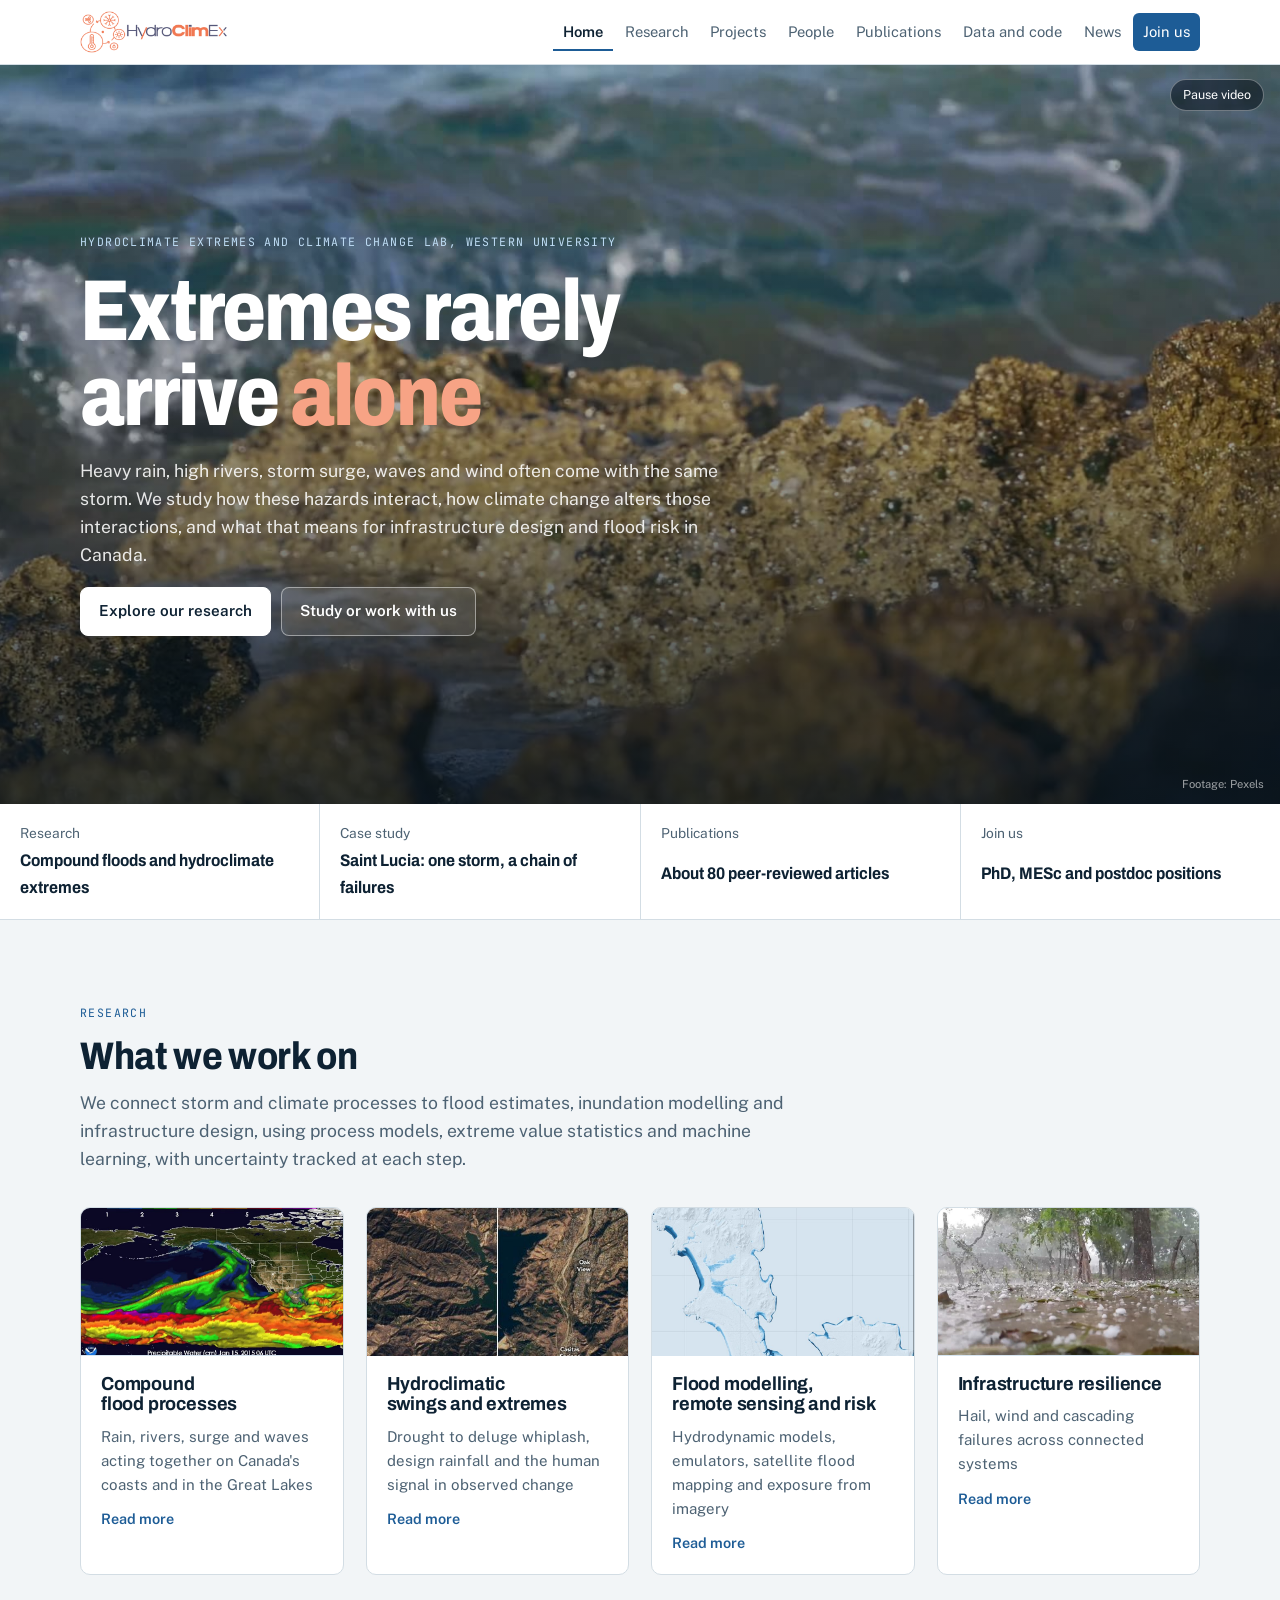
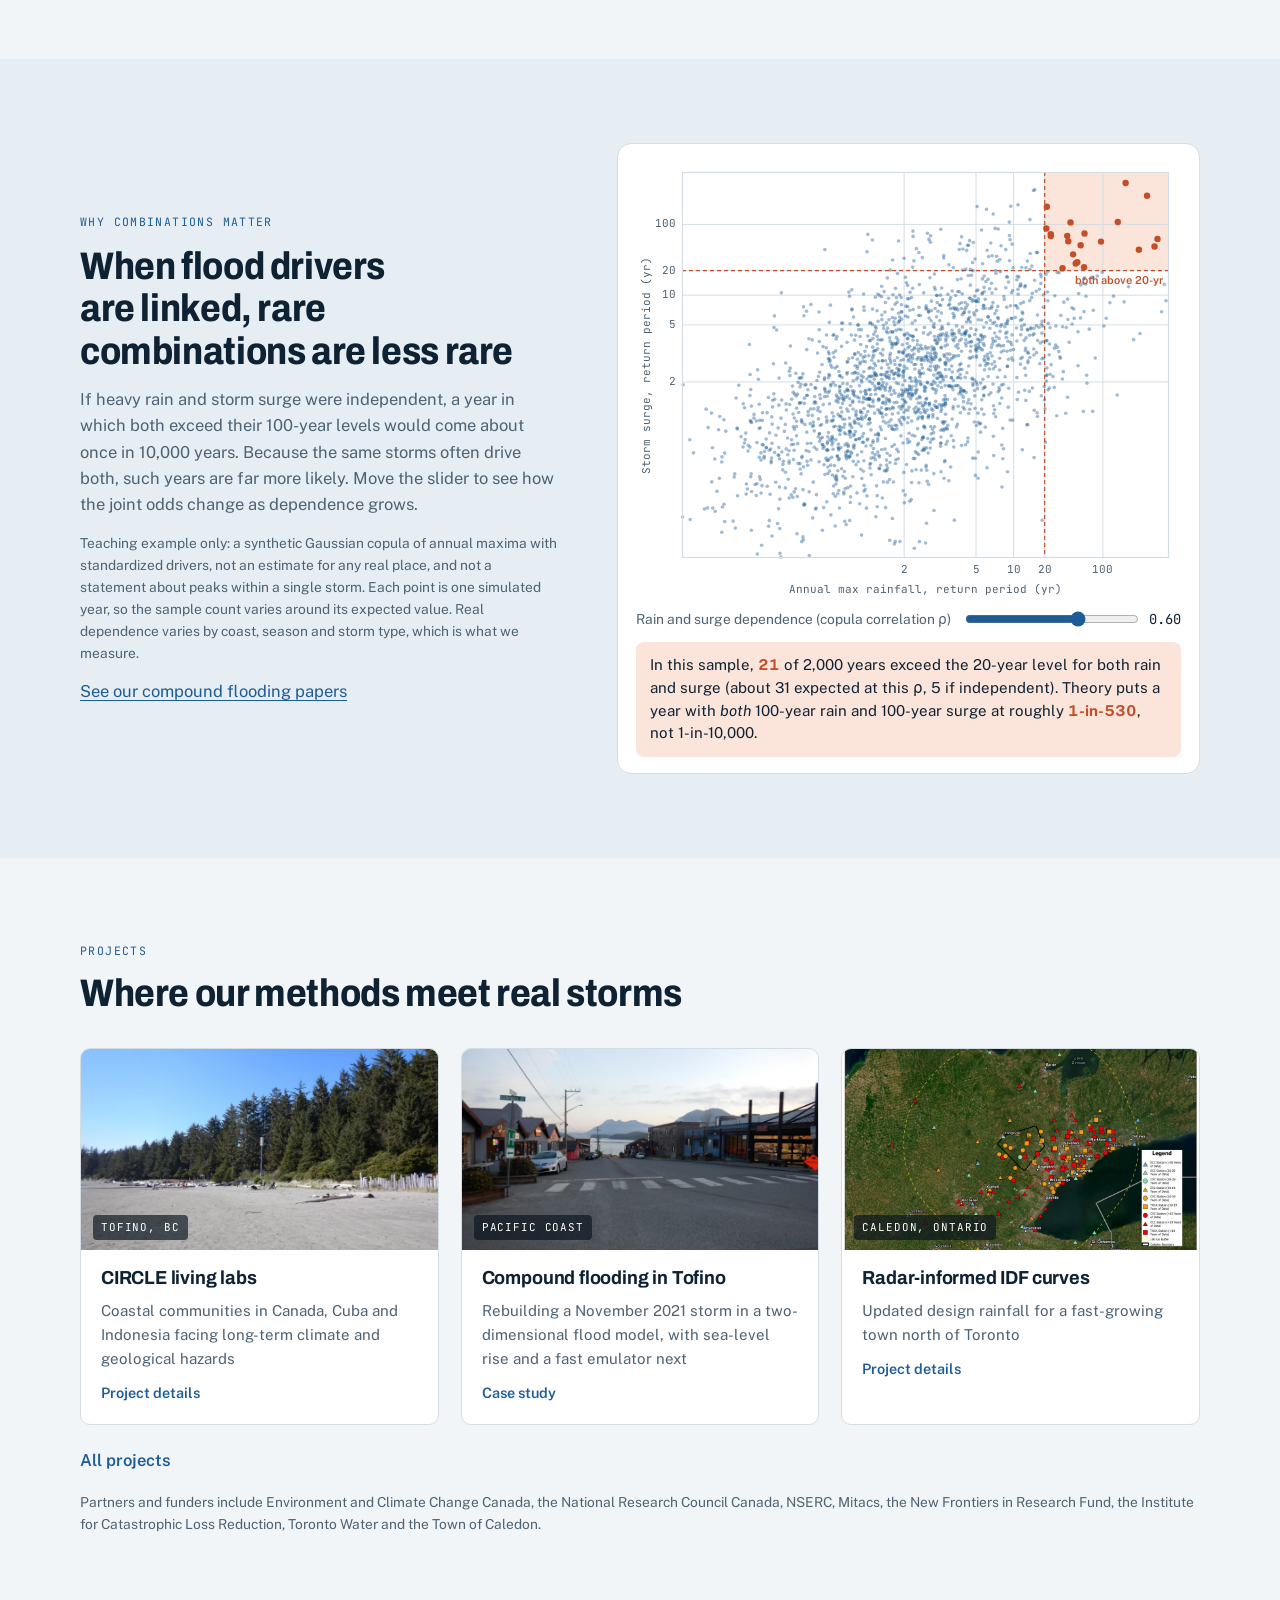
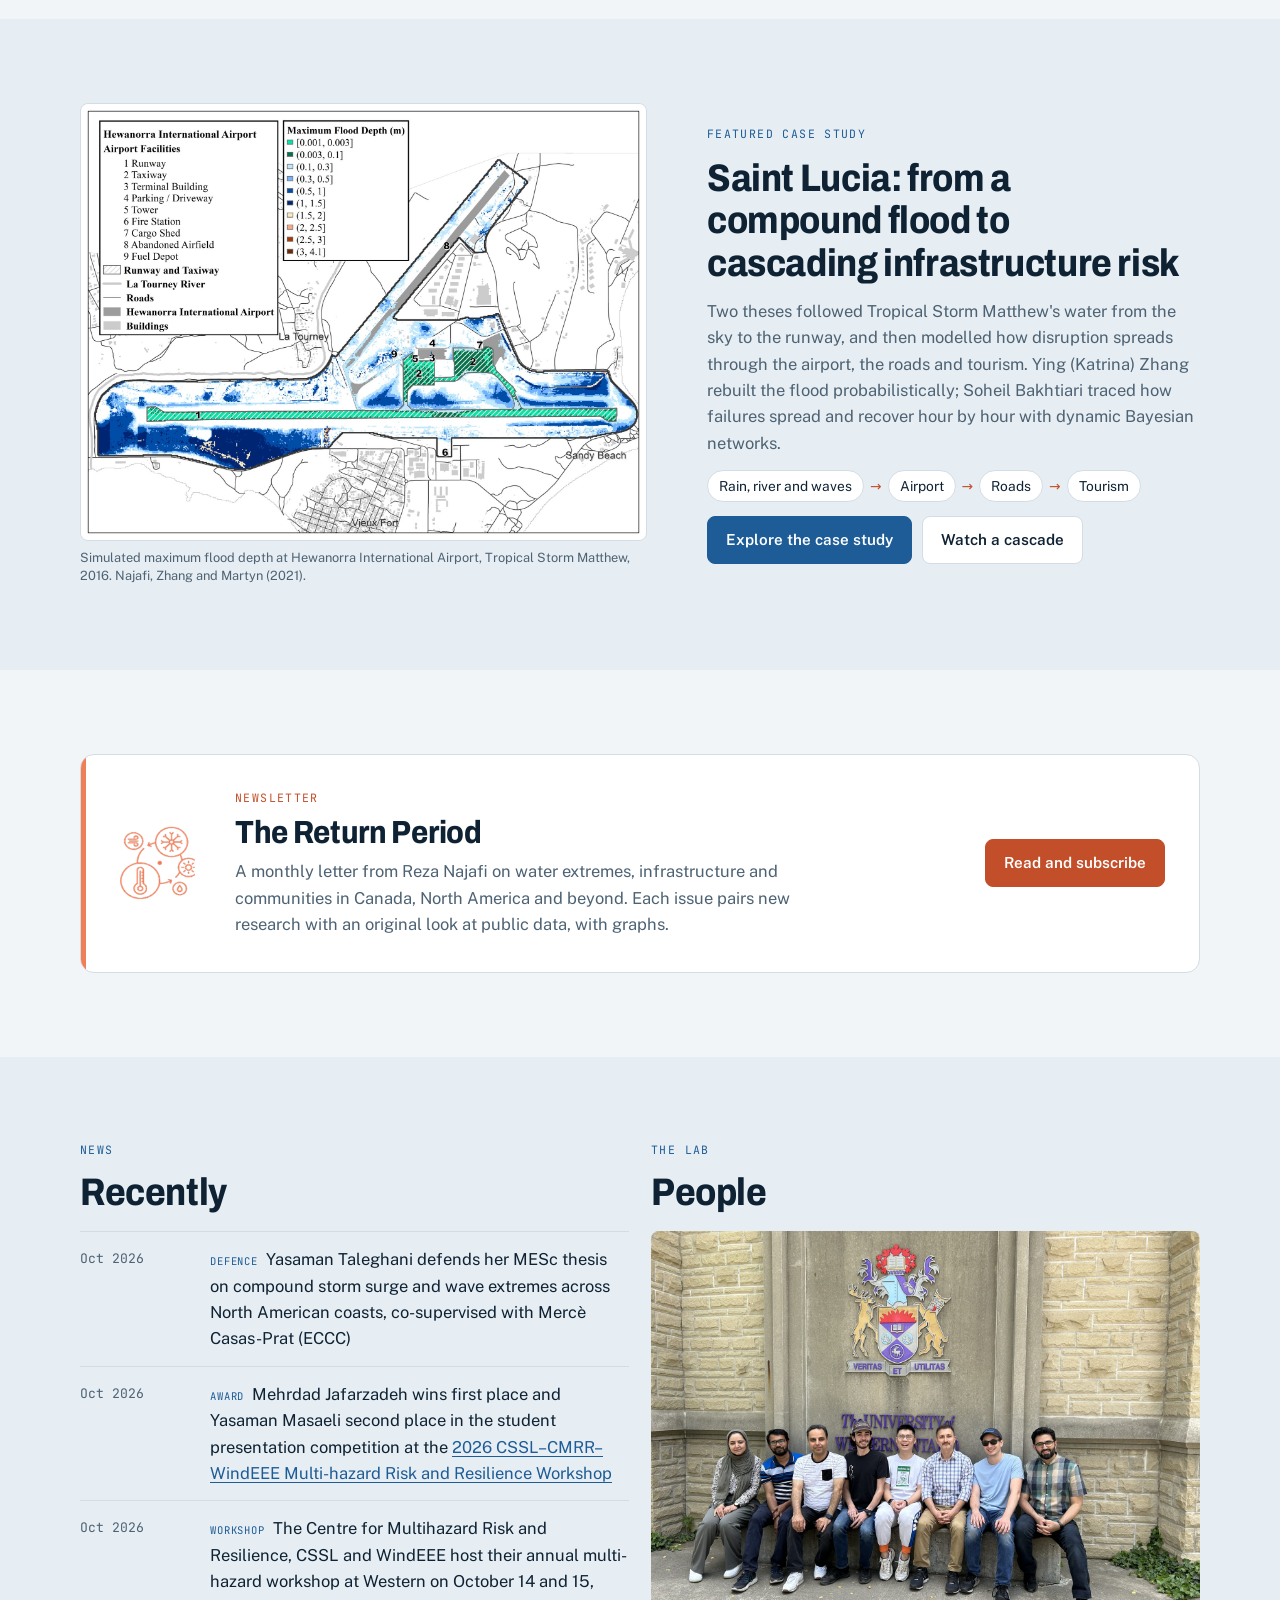
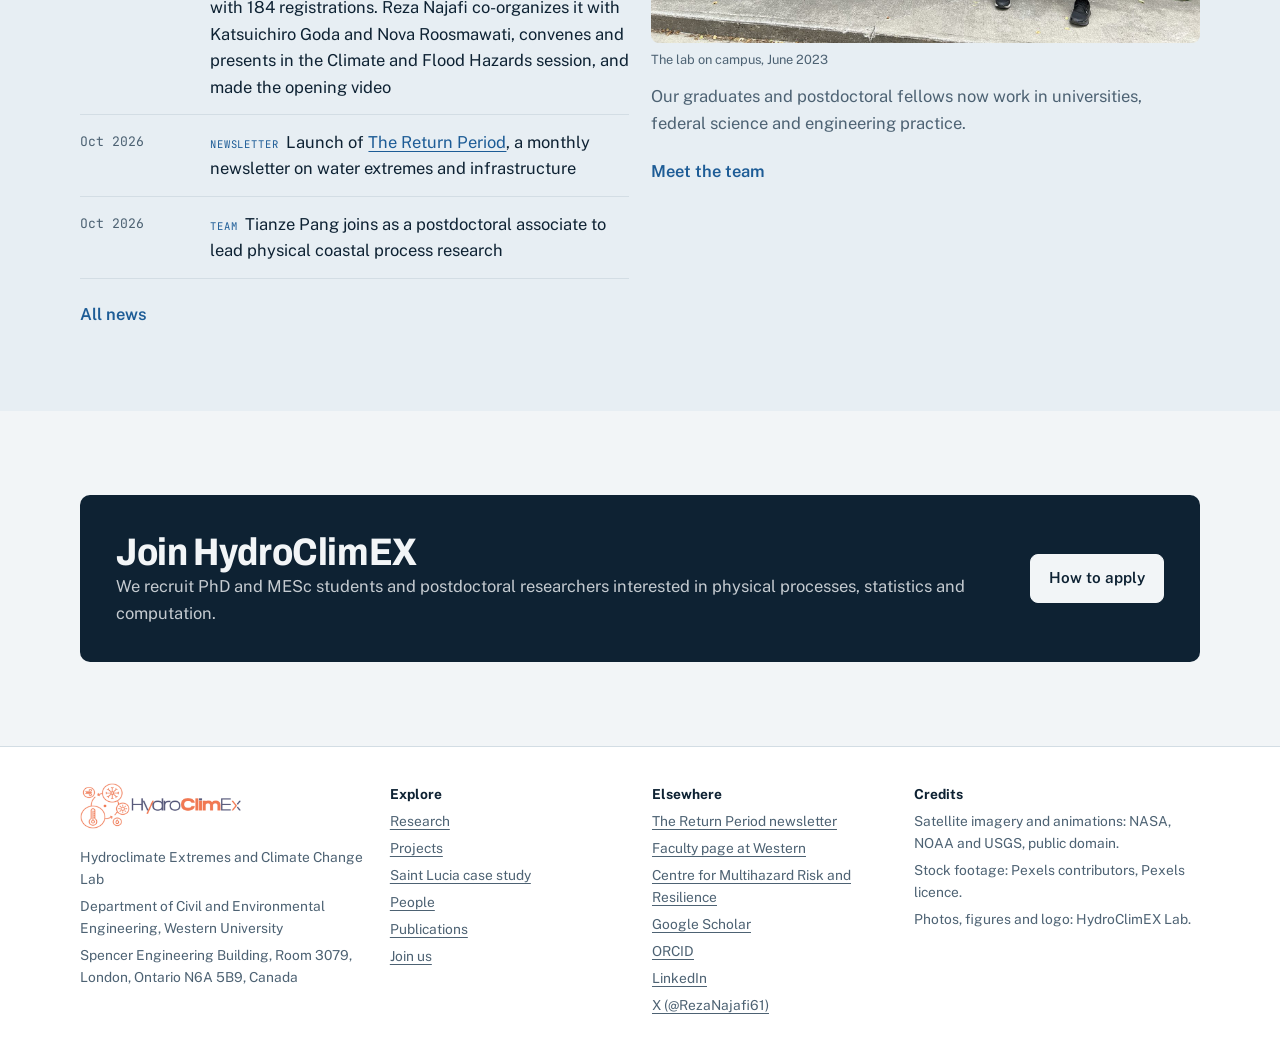
==== commit de9d7629: "News: 2026 multi-hazard workshop, student competition awards, Latornell grant, Mitacs Globalink awar" ====
--- a/index.html
+++ b/index.html
@@ -116,7 +116,7 @@
     <div class="grid g2" style="align-items:start">
       <div>
         <div class="sec-head" style="margin-bottom:18px"><p class="eyebrow">News</p><h2>Recently</h2></div>
-        <ul class="news"><li><time datetime="2026-10">Oct 2026</time><p><span class="k">Defence</span>Yasaman Taleghani defends her MESc thesis on compound storm surge and wave extremes across North American coasts, co-supervised with Mercè Casas-Prat (ECCC)</p></li><li><time datetime="2026-10">Oct 2026</time><p><span class="k">Newsletter</span>Launch of <a href="https://returnperiod.substack.com/" target="_blank" rel="noopener">The Return Period</a>, a monthly newsletter on water extremes and infrastructure</p></li><li><time datetime="2026-10">Oct 2026</time><p><span class="k">Team</span>Tianze Pang joins as a postdoctoral associate to lead physical coastal process research</p></li><li><time datetime="2026-10">Oct 2026</time><p><span class="k">Talk</span>Invited speaker at the Ontario Water Consortium Innovation Showcase on AI for hydroclimate and water management</p></li><li><time datetime="2026-09">Sep 2026</time><p><span class="k">Report</span>Canada's Changing Climate Report 2026 is released, with Reza Najafi as a co-lead author of Chapter 5, Changes in the water cycle</p></li></ul>
+        <ul class="news"><li><time datetime="2026-10">Oct 2026</time><p><span class="k">Defence</span>Yasaman Taleghani defends her MESc thesis on compound storm surge and wave extremes across North American coasts, co-supervised with Mercè Casas-Prat (ECCC)</p></li><li><time datetime="2026-10">Oct 2026</time><p><span class="k">Award</span>Mehrdad Jafarzadeh wins first place and Yasaman Masaeli second place in the student presentation competition at the <a href="https://www.uwo.ca/multihazard_risk_resilience/events/2026_western_workshop/index.html" target="_blank" rel="noopener">2026 CSSL–CMRR–WindEEE Multi-hazard Risk and Resilience Workshop</a></p></li><li><time datetime="2026-10">Oct 2026</time><p><span class="k">Workshop</span>The Centre for Multihazard Risk and Resilience, CSSL and WindEEE host their annual multi-hazard workshop at Western on October 14 and 15, with 184 registrations. Reza Najafi co-organizes it with Katsuichiro Goda and Nova Roosmawati, convenes and presents in the Climate and Flood Hazards session, and made the opening video</p></li><li><time datetime="2026-10">Oct 2026</time><p><span class="k">Newsletter</span>Launch of <a href="https://returnperiod.substack.com/" target="_blank" rel="noopener">The Return Period</a>, a monthly newsletter on water extremes and infrastructure</p></li><li><time datetime="2026-10">Oct 2026</time><p><span class="k">Team</span>Tianze Pang joins as a postdoctoral associate to lead physical coastal process research</p></li></ul>
         <a class="see-all" href="news.html">All news</a>
       </div>
       <div>
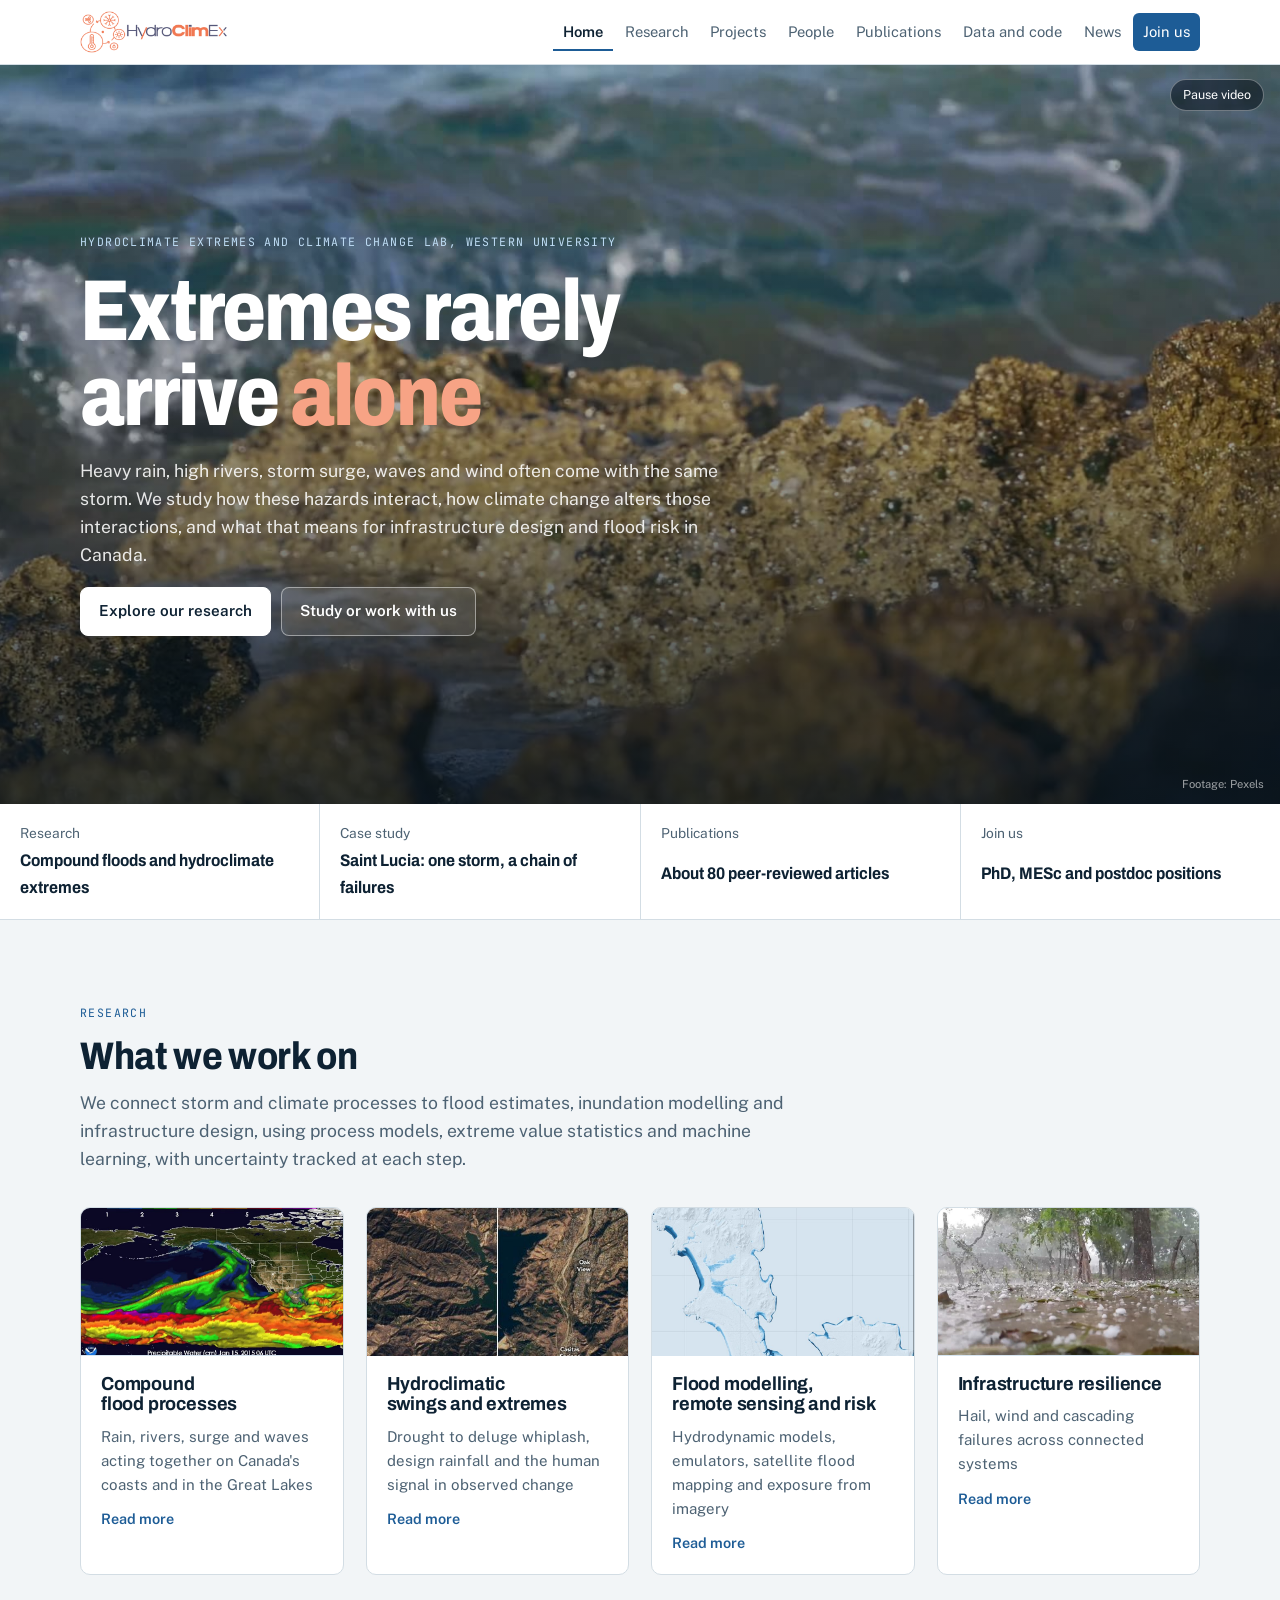
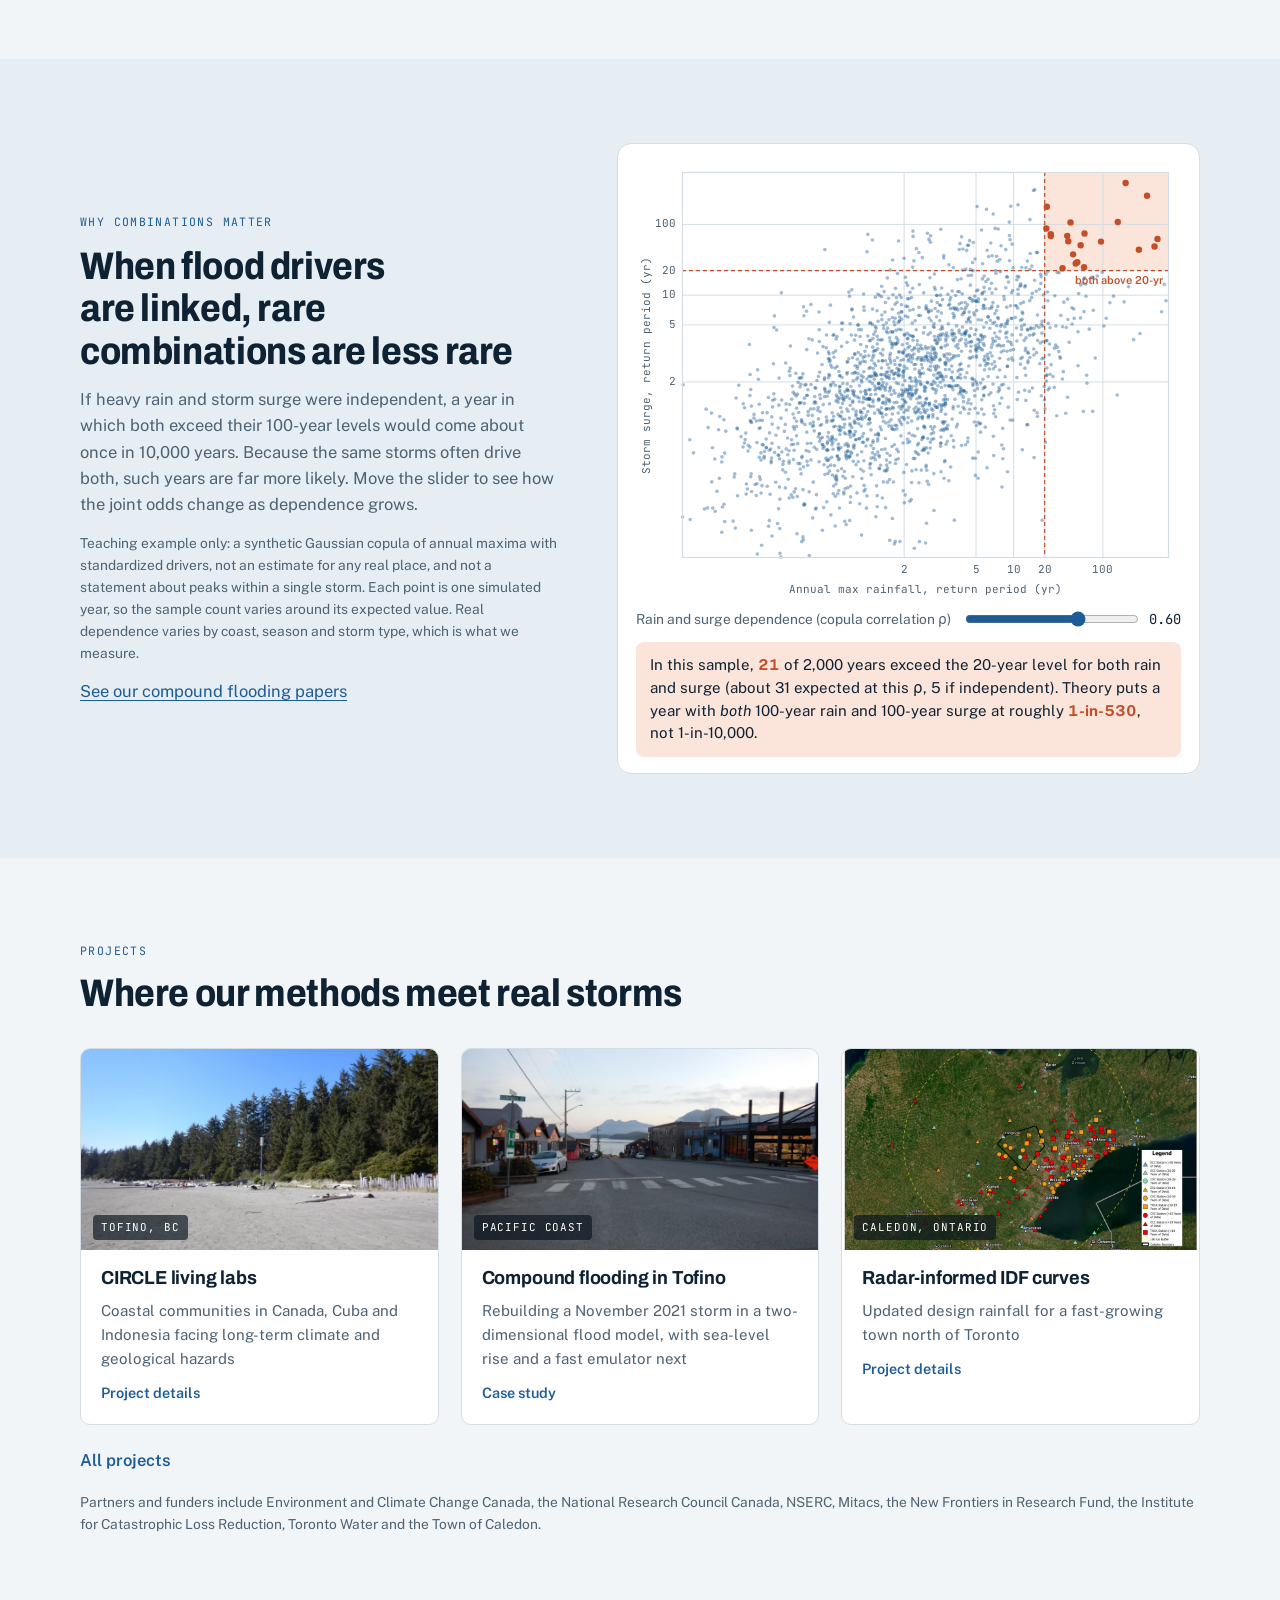
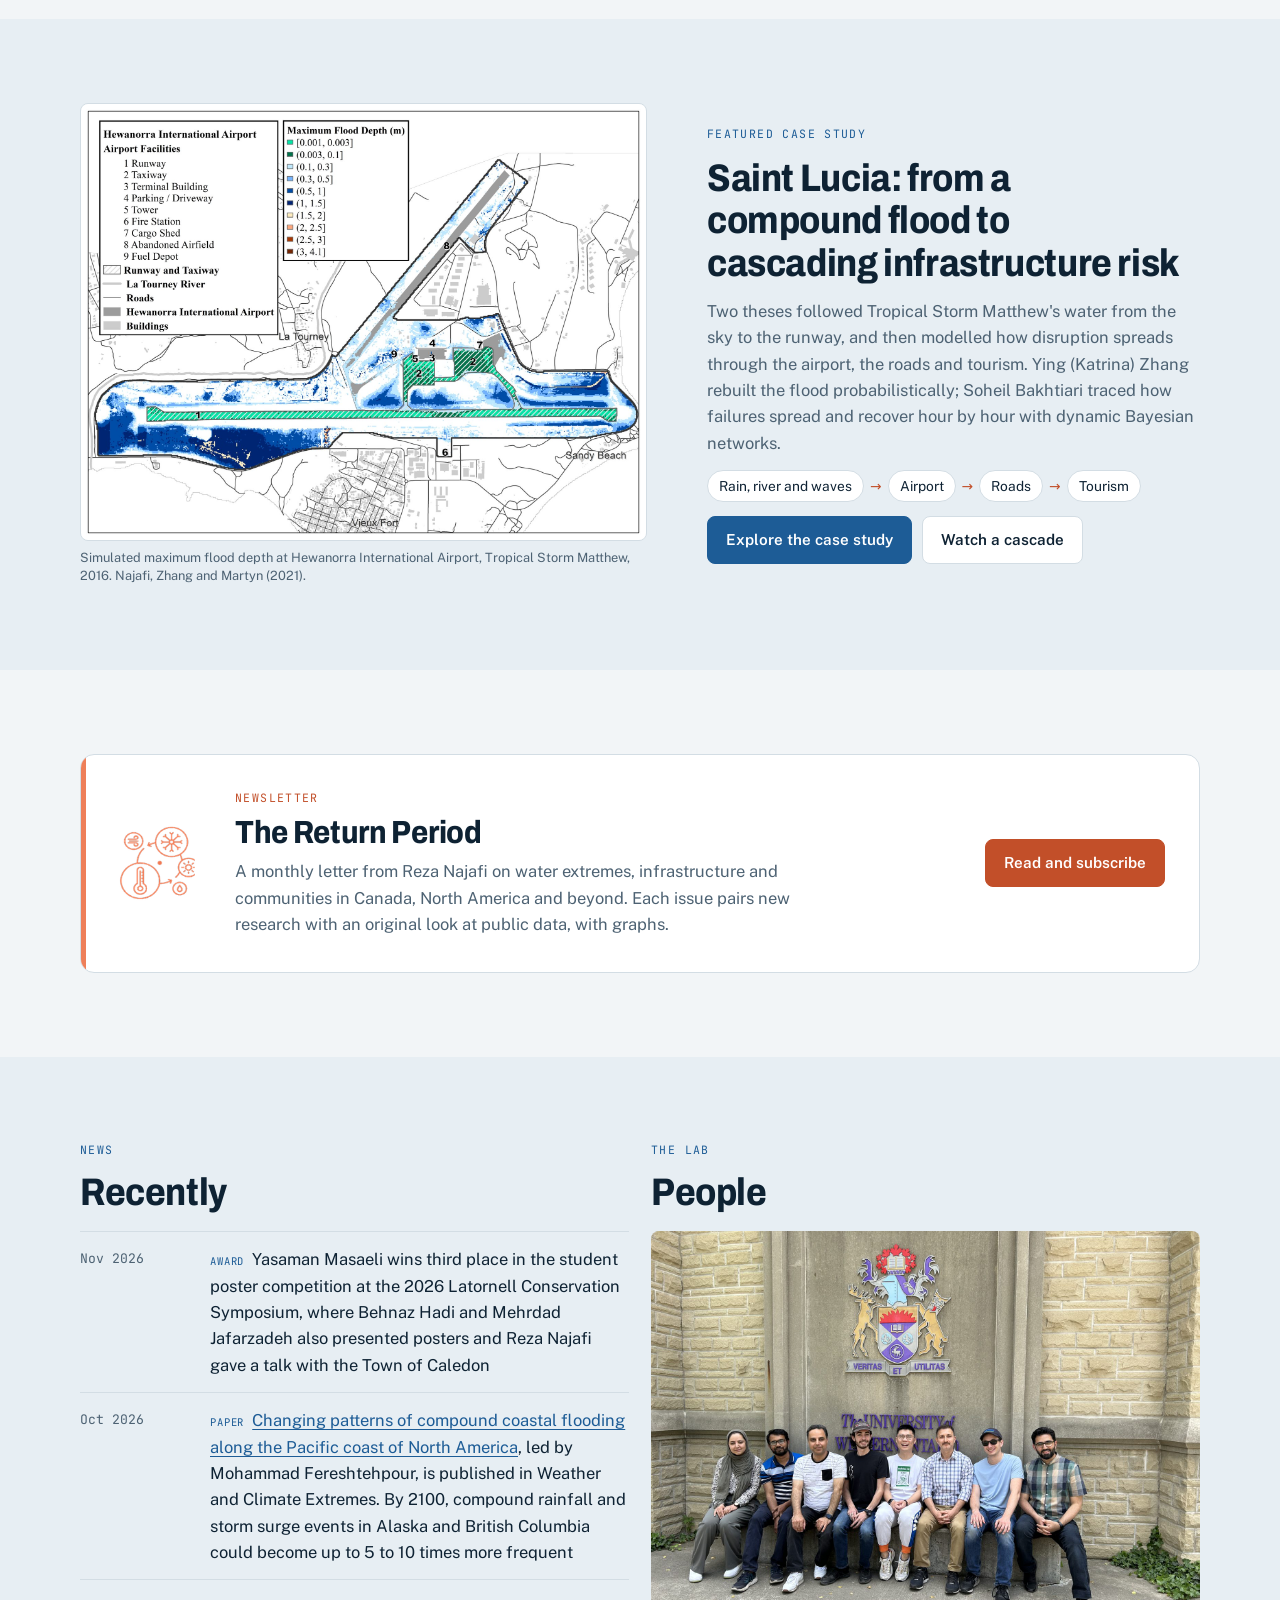
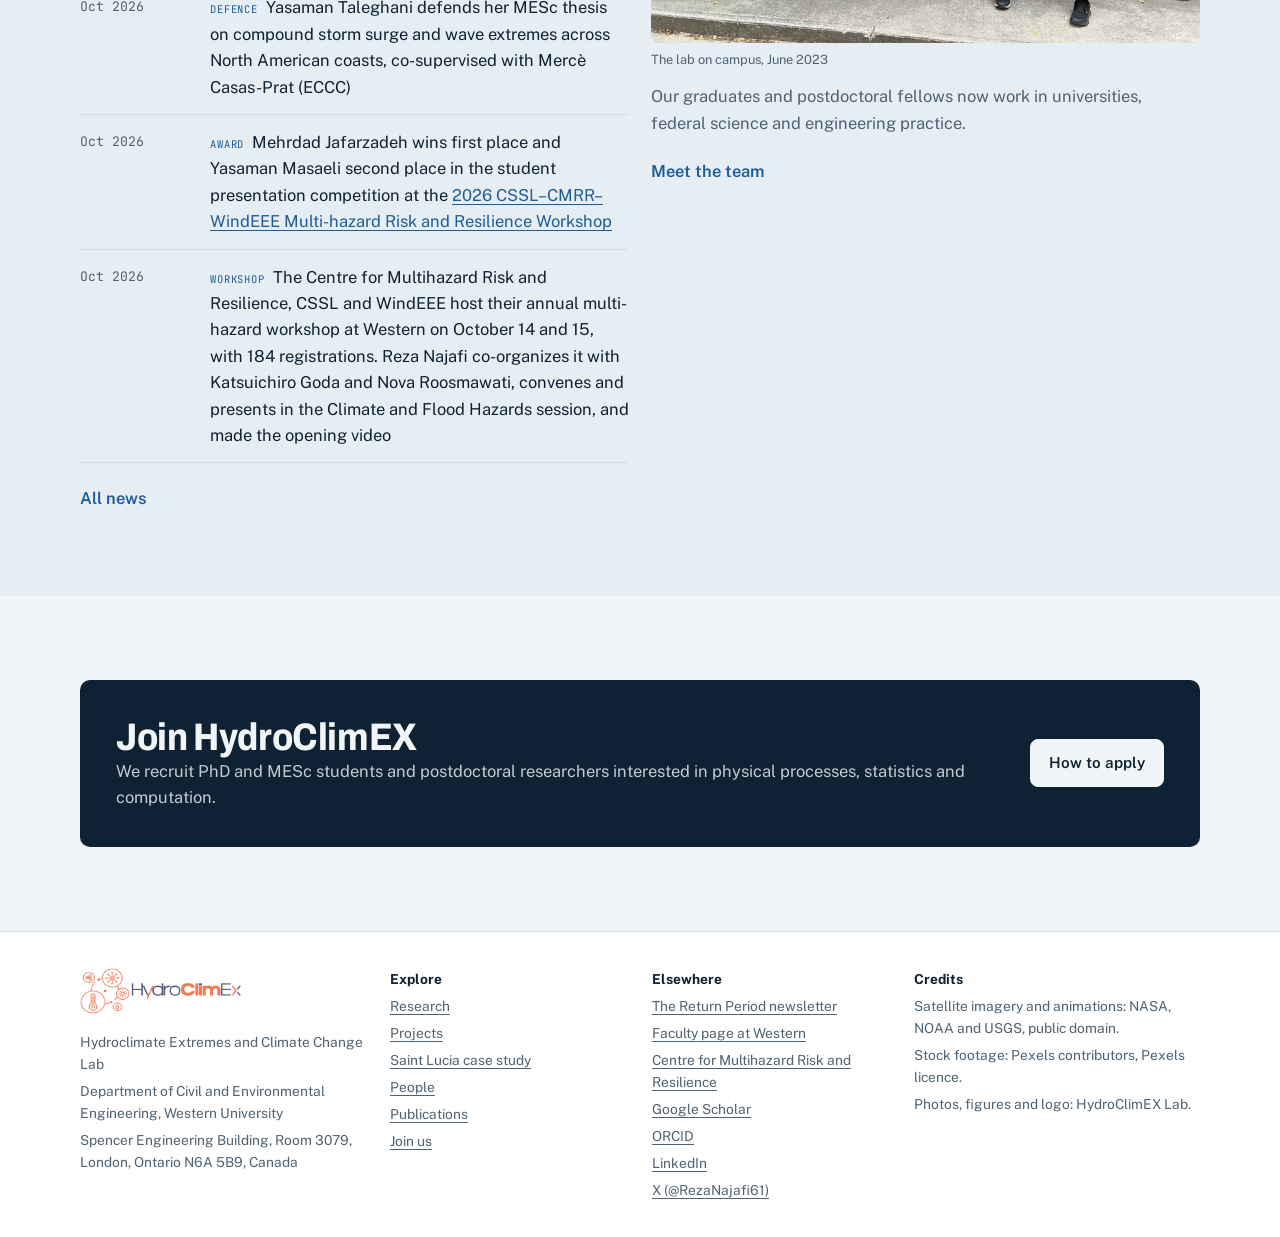
==== commit bef2e28a: "Latornell 2026 news with photos, refreshed People descriptions, new papers - People: updated member " ====
--- a/index.html
+++ b/index.html
@@ -18,6 +18,7 @@
 <meta name="twitter:card" content="summary_large_image">
 <link rel="icon" type="image/png" href="img/brand/favicon.png">
 <link rel="stylesheet" href="assets/site.css">
+<!-- Cloudflare Web Analytics --><script defer src="https://static.cloudflareinsights.com/beacon.min.js" data-cf-beacon='{"token": "969657aafaae4913b0bdd10236ce3ab5"}'></script><!-- End Cloudflare Web Analytics -->
 </head>
 <body>
 <header class="top"><div class="wrap">
@@ -116,7 +117,7 @@
     <div class="grid g2" style="align-items:start">
       <div>
         <div class="sec-head" style="margin-bottom:18px"><p class="eyebrow">News</p><h2>Recently</h2></div>
-        <ul class="news"><li><time datetime="2026-10">Oct 2026</time><p><span class="k">Defence</span>Yasaman Taleghani defends her MESc thesis on compound storm surge and wave extremes across North American coasts, co-supervised with Mercè Casas-Prat (ECCC)</p></li><li><time datetime="2026-10">Oct 2026</time><p><span class="k">Award</span>Mehrdad Jafarzadeh wins first place and Yasaman Masaeli second place in the student presentation competition at the <a href="https://www.uwo.ca/multihazard_risk_resilience/events/2026_western_workshop/index.html" target="_blank" rel="noopener">2026 CSSL–CMRR–WindEEE Multi-hazard Risk and Resilience Workshop</a></p></li><li><time datetime="2026-10">Oct 2026</time><p><span class="k">Workshop</span>The Centre for Multihazard Risk and Resilience, CSSL and WindEEE host their annual multi-hazard workshop at Western on October 14 and 15, with 184 registrations. Reza Najafi co-organizes it with Katsuichiro Goda and Nova Roosmawati, convenes and presents in the Climate and Flood Hazards session, and made the opening video</p></li><li><time datetime="2026-10">Oct 2026</time><p><span class="k">Newsletter</span>Launch of <a href="https://returnperiod.substack.com/" target="_blank" rel="noopener">The Return Period</a>, a monthly newsletter on water extremes and infrastructure</p></li><li><time datetime="2026-10">Oct 2026</time><p><span class="k">Team</span>Tianze Pang joins as a postdoctoral associate to lead physical coastal process research</p></li></ul>
+        <ul class="news"><li><time datetime="2026-11">Nov 2026</time><p><span class="k">Award</span>Yasaman Masaeli wins third place in the student poster competition at the 2026 Latornell Conservation Symposium, where Behnaz Hadi and Mehrdad Jafarzadeh also presented posters and Reza Najafi gave a talk with the Town of Caledon</p></li><li><time datetime="2026-10">Oct 2026</time><p><span class="k">Paper</span><a href="https://doi.org/10.1016/j.wace.2026.100963" target="_blank" rel="noopener">Changing patterns of compound coastal flooding along the Pacific coast of North America</a>, led by Mohammad Fereshtehpour, is published in Weather and Climate Extremes. By 2100, compound rainfall and storm surge events in Alaska and British Columbia could become up to 5 to 10 times more frequent</p></li><li><time datetime="2026-10">Oct 2026</time><p><span class="k">Defence</span>Yasaman Taleghani defends her MESc thesis on compound storm surge and wave extremes across North American coasts, co-supervised with Mercè Casas-Prat (ECCC)</p></li><li><time datetime="2026-10">Oct 2026</time><p><span class="k">Award</span>Mehrdad Jafarzadeh wins first place and Yasaman Masaeli second place in the student presentation competition at the <a href="https://www.uwo.ca/multihazard_risk_resilience/events/2026_western_workshop/index.html" target="_blank" rel="noopener">2026 CSSL–CMRR–WindEEE Multi-hazard Risk and Resilience Workshop</a></p></li><li><time datetime="2026-10">Oct 2026</time><p><span class="k">Workshop</span>The Centre for Multihazard Risk and Resilience, CSSL and WindEEE host their annual multi-hazard workshop at Western on October 14 and 15, with 184 registrations. Reza Najafi co-organizes it with Katsuichiro Goda and Nova Roosmawati, convenes and presents in the Climate and Flood Hazards session, and made the opening video</p></li></ul>
         <a class="see-all" href="news.html">All news</a>
       </div>
       <div>
--- a/assets/site.css
+++ b/assets/site.css
@@ -354,3 +354,8 @@
 .namecols li{font-size:.93rem;line-height:1.35}
 .namecols li span{display:block;color:var(--muted);font-size:.84rem}
 .join-note{margin-top:14px;font-size:.9rem;color:var(--muted);border-left:3px solid var(--signal);padding:6px 0 6px 12px}
+
+.news li > div{display:grid;gap:10px;min-width:0}
+.news-pics{display:grid;grid-template-columns:repeat(4,minmax(0,1fr));gap:8px;max-width:760px}
+.news-pics img{width:100%;height:auto;aspect-ratio:4/3;object-fit:cover;border-radius:6px;display:block;background:var(--depth-soft)}
+@media (max-width:560px){.news-pics{grid-template-columns:repeat(2,minmax(0,1fr))}}
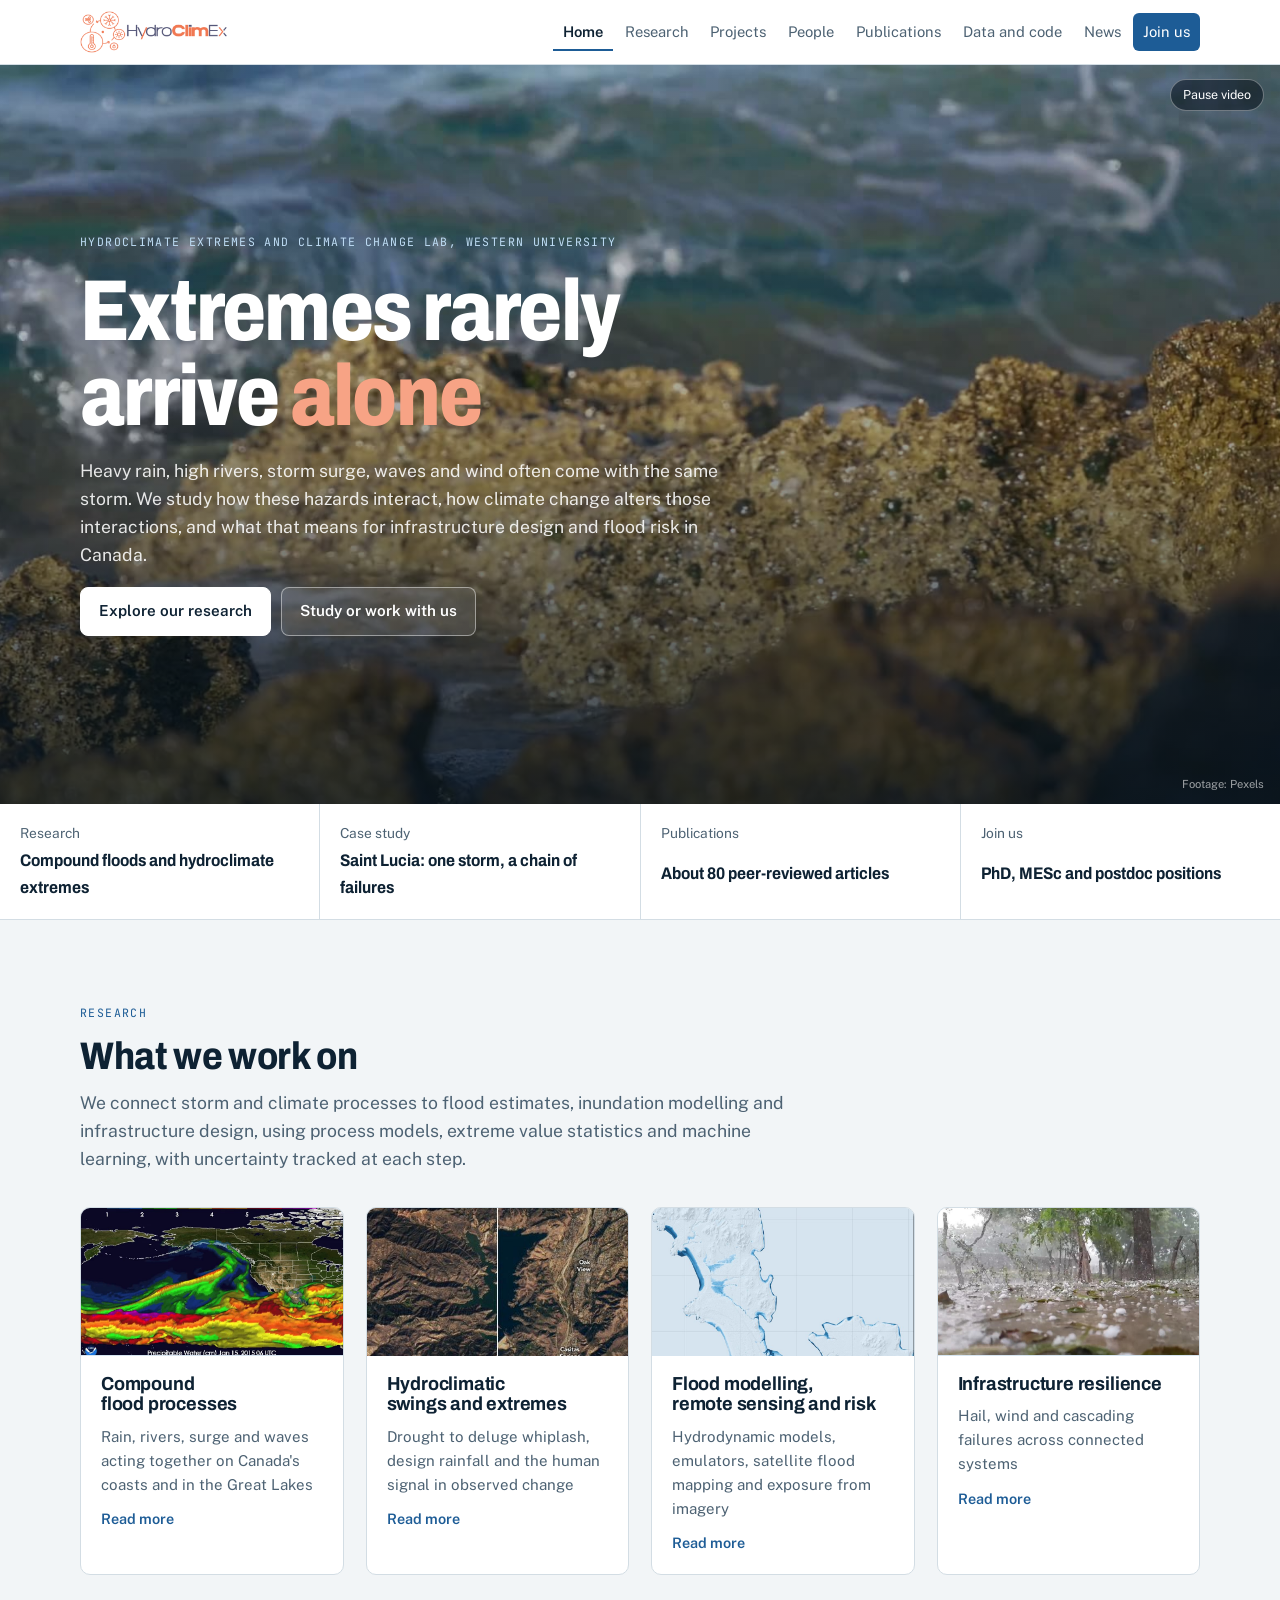
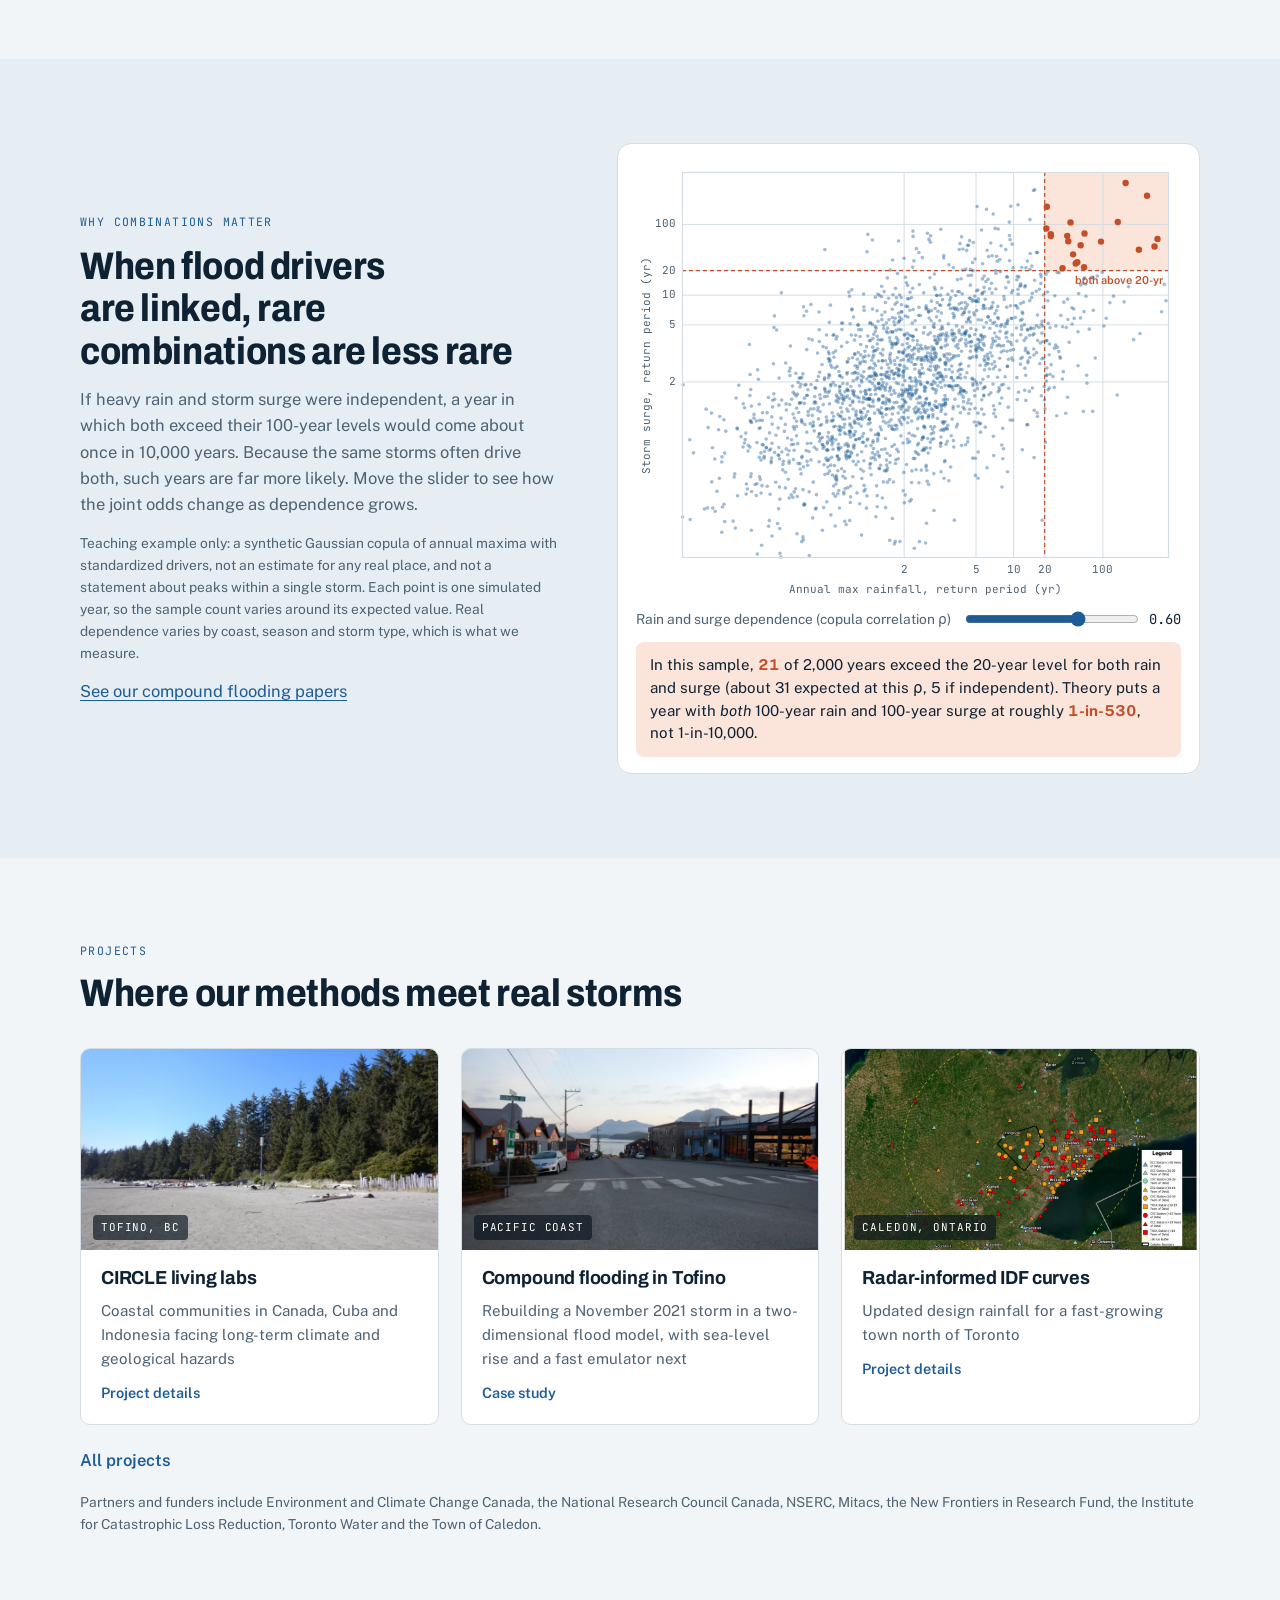
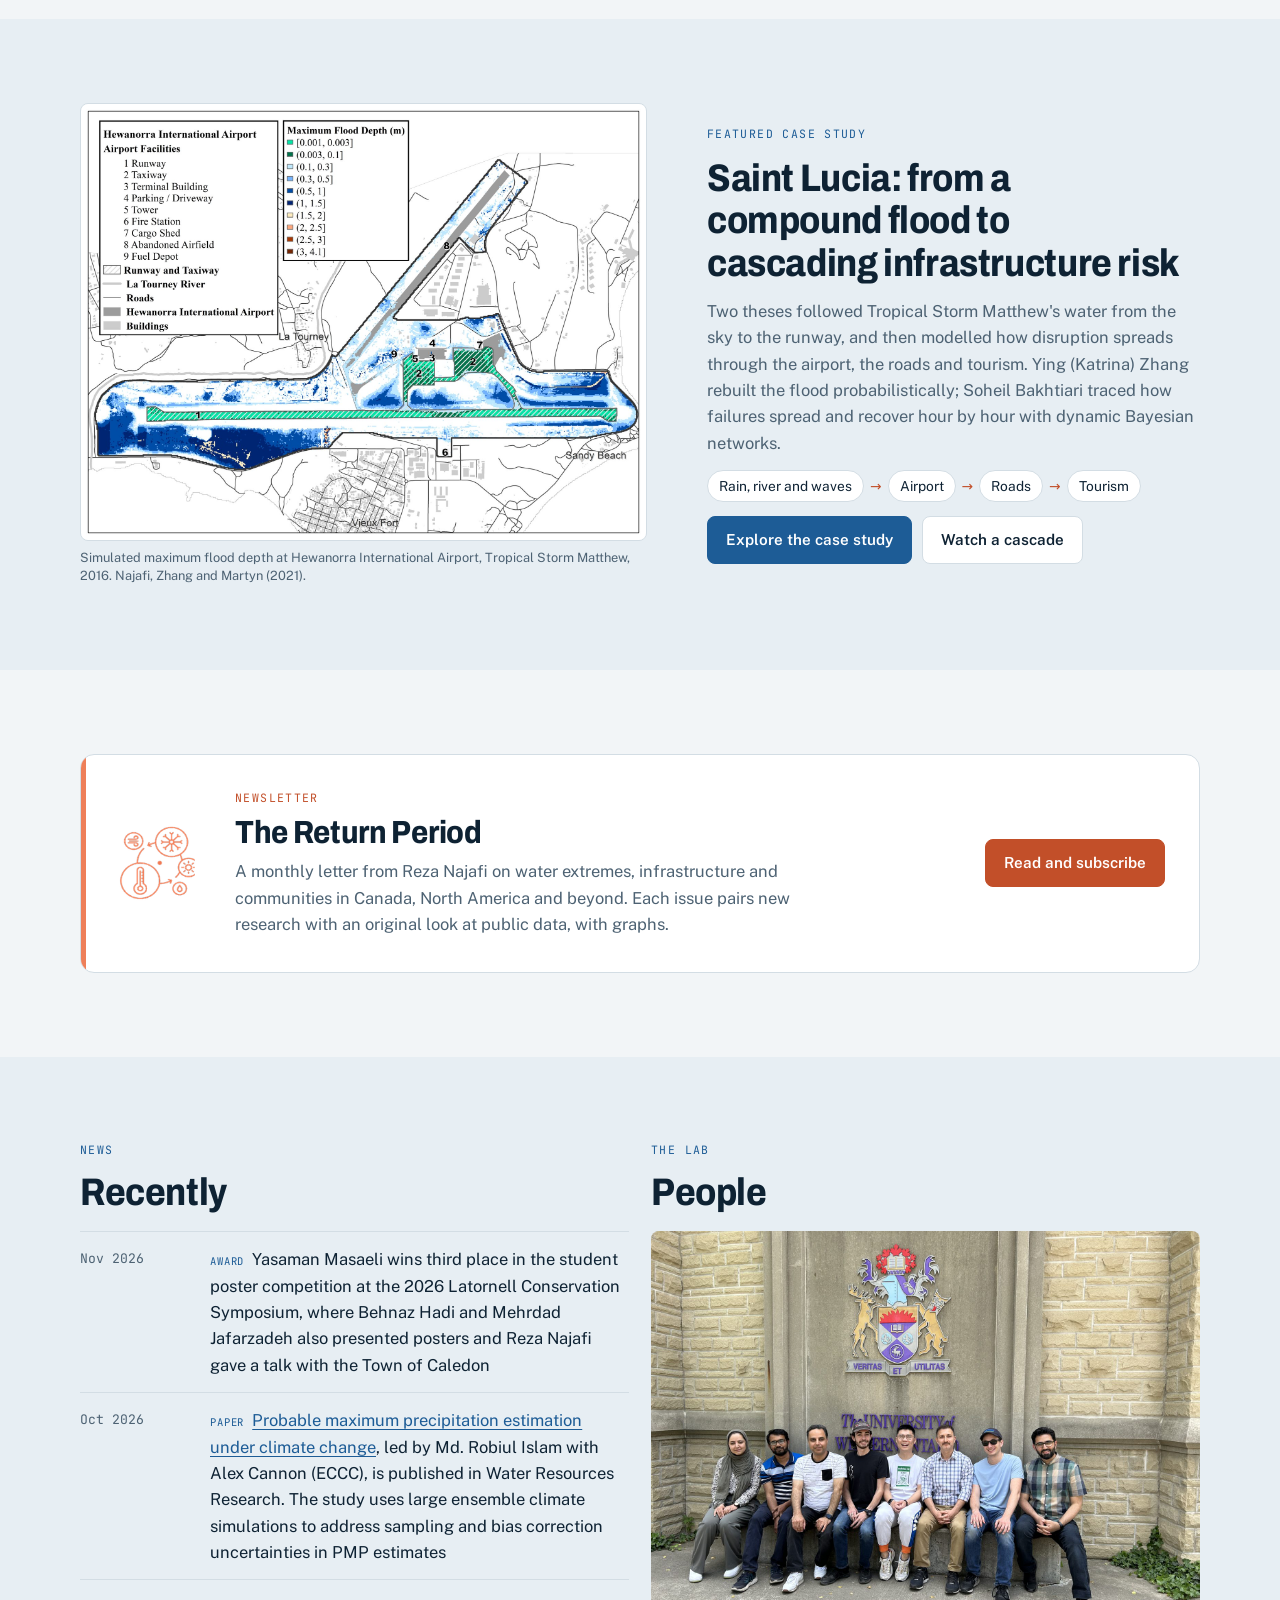
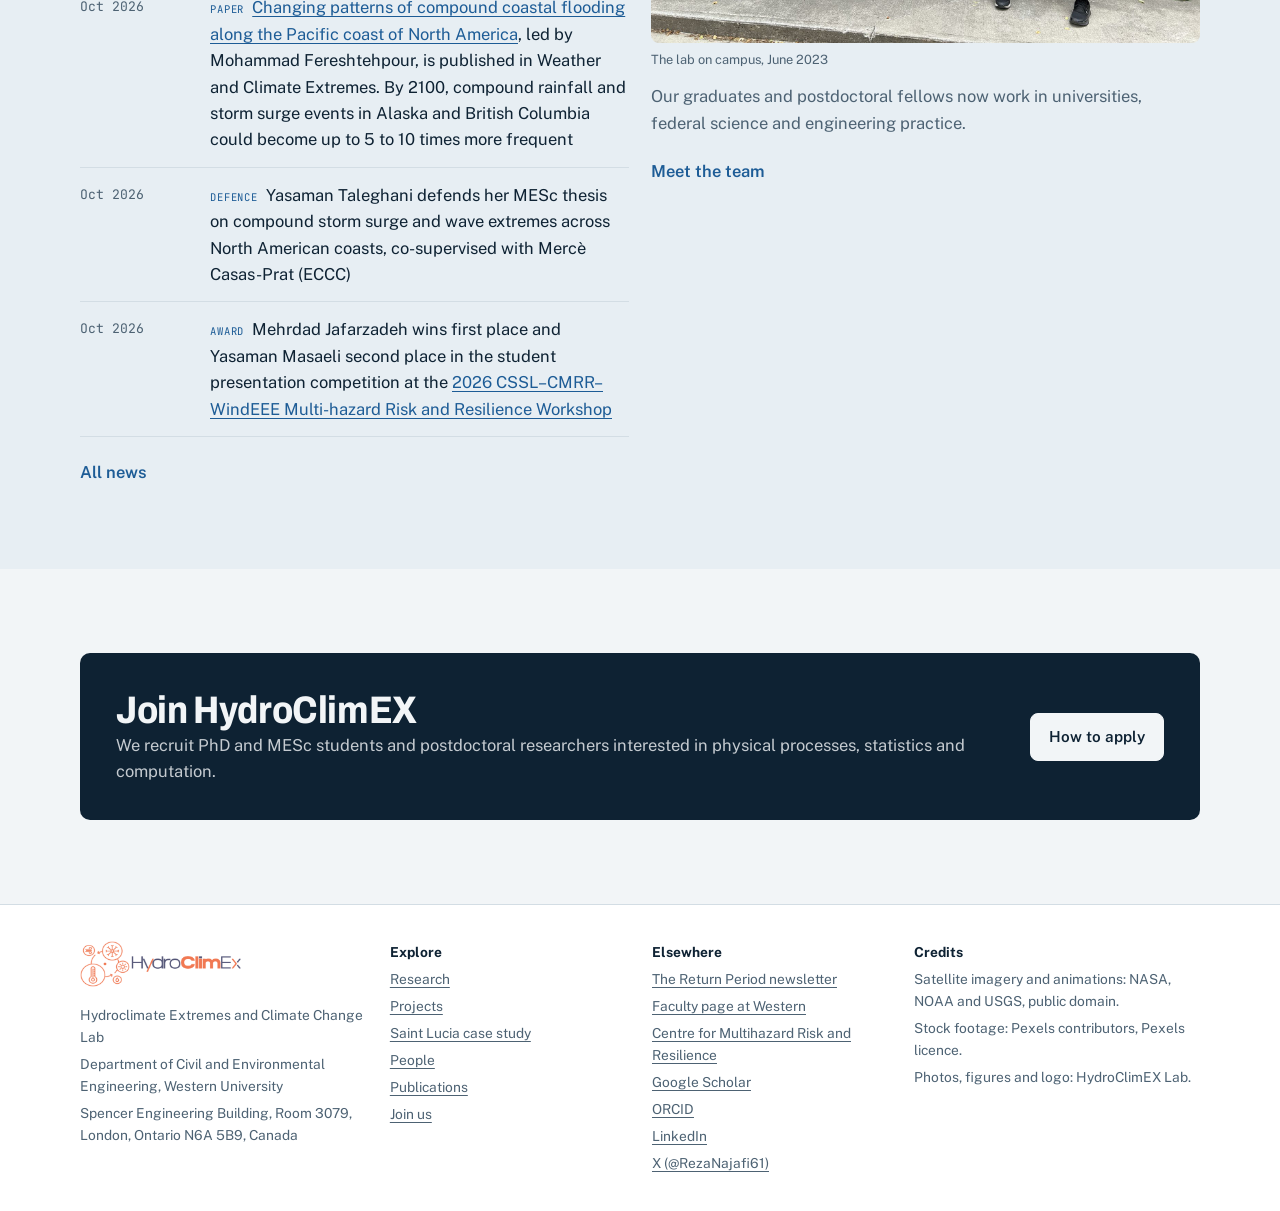
==== commit 2953e812: "News: Robiul Islam's WRR paper on PMP under climate change Co-Authored-By: Claude Opus 5.5 <noreply@" ====
--- a/index.html
+++ b/index.html
@@ -117,7 +117,7 @@
     <div class="grid g2" style="align-items:start">
       <div>
         <div class="sec-head" style="margin-bottom:18px"><p class="eyebrow">News</p><h2>Recently</h2></div>
-        <ul class="news"><li><time datetime="2026-11">Nov 2026</time><p><span class="k">Award</span>Yasaman Masaeli wins third place in the student poster competition at the 2026 Latornell Conservation Symposium, where Behnaz Hadi and Mehrdad Jafarzadeh also presented posters and Reza Najafi gave a talk with the Town of Caledon</p></li><li><time datetime="2026-10">Oct 2026</time><p><span class="k">Paper</span><a href="https://doi.org/10.1016/j.wace.2026.100963" target="_blank" rel="noopener">Changing patterns of compound coastal flooding along the Pacific coast of North America</a>, led by Mohammad Fereshtehpour, is published in Weather and Climate Extremes. By 2100, compound rainfall and storm surge events in Alaska and British Columbia could become up to 5 to 10 times more frequent</p></li><li><time datetime="2026-10">Oct 2026</time><p><span class="k">Defence</span>Yasaman Taleghani defends her MESc thesis on compound storm surge and wave extremes across North American coasts, co-supervised with Mercè Casas-Prat (ECCC)</p></li><li><time datetime="2026-10">Oct 2026</time><p><span class="k">Award</span>Mehrdad Jafarzadeh wins first place and Yasaman Masaeli second place in the student presentation competition at the <a href="https://www.uwo.ca/multihazard_risk_resilience/events/2026_western_workshop/index.html" target="_blank" rel="noopener">2026 CSSL–CMRR–WindEEE Multi-hazard Risk and Resilience Workshop</a></p></li><li><time datetime="2026-10">Oct 2026</time><p><span class="k">Workshop</span>The Centre for Multihazard Risk and Resilience, CSSL and WindEEE host their annual multi-hazard workshop at Western on October 14 and 15, with 184 registrations. Reza Najafi co-organizes it with Katsuichiro Goda and Nova Roosmawati, convenes and presents in the Climate and Flood Hazards session, and made the opening video</p></li></ul>
+        <ul class="news"><li><time datetime="2026-11">Nov 2026</time><p><span class="k">Award</span>Yasaman Masaeli wins third place in the student poster competition at the 2026 Latornell Conservation Symposium, where Behnaz Hadi and Mehrdad Jafarzadeh also presented posters and Reza Najafi gave a talk with the Town of Caledon</p></li><li><time datetime="2026-10">Oct 2026</time><p><span class="k">Paper</span><a href="https://doi.org/10.1029/2026WR043507" target="_blank" rel="noopener">Probable maximum precipitation estimation under climate change</a>, led by Md. Robiul Islam with Alex Cannon (ECCC), is published in Water Resources Research. The study uses large ensemble climate simulations to address sampling and bias correction uncertainties in PMP estimates</p></li><li><time datetime="2026-10">Oct 2026</time><p><span class="k">Paper</span><a href="https://doi.org/10.1016/j.wace.2026.100963" target="_blank" rel="noopener">Changing patterns of compound coastal flooding along the Pacific coast of North America</a>, led by Mohammad Fereshtehpour, is published in Weather and Climate Extremes. By 2100, compound rainfall and storm surge events in Alaska and British Columbia could become up to 5 to 10 times more frequent</p></li><li><time datetime="2026-10">Oct 2026</time><p><span class="k">Defence</span>Yasaman Taleghani defends her MESc thesis on compound storm surge and wave extremes across North American coasts, co-supervised with Mercè Casas-Prat (ECCC)</p></li><li><time datetime="2026-10">Oct 2026</time><p><span class="k">Award</span>Mehrdad Jafarzadeh wins first place and Yasaman Masaeli second place in the student presentation competition at the <a href="https://www.uwo.ca/multihazard_risk_resilience/events/2026_western_workshop/index.html" target="_blank" rel="noopener">2026 CSSL–CMRR–WindEEE Multi-hazard Risk and Resilience Workshop</a></p></li></ul>
         <a class="see-all" href="news.html">All news</a>
       </div>
       <div>
--- a/assets/site.css
+++ b/assets/site.css
@@ -356,6 +356,6 @@
 .join-note{margin-top:14px;font-size:.9rem;color:var(--muted);border-left:3px solid var(--signal);padding:6px 0 6px 12px}
 
 .news li > div{display:grid;gap:10px;min-width:0}
-.news-pics{display:grid;grid-template-columns:repeat(4,minmax(0,1fr));gap:8px;max-width:760px}
+.news-pics{display:grid;grid-template-columns:repeat(5,minmax(0,1fr));gap:8px;max-width:900px}
 .news-pics img{width:100%;height:auto;aspect-ratio:4/3;object-fit:cover;border-radius:6px;display:block;background:var(--depth-soft)}
-@media (max-width:560px){.news-pics{grid-template-columns:repeat(2,minmax(0,1fr))}}
+@media (max-width:560px){.news-pics{grid-template-columns:repeat(3,minmax(0,1fr))}}
